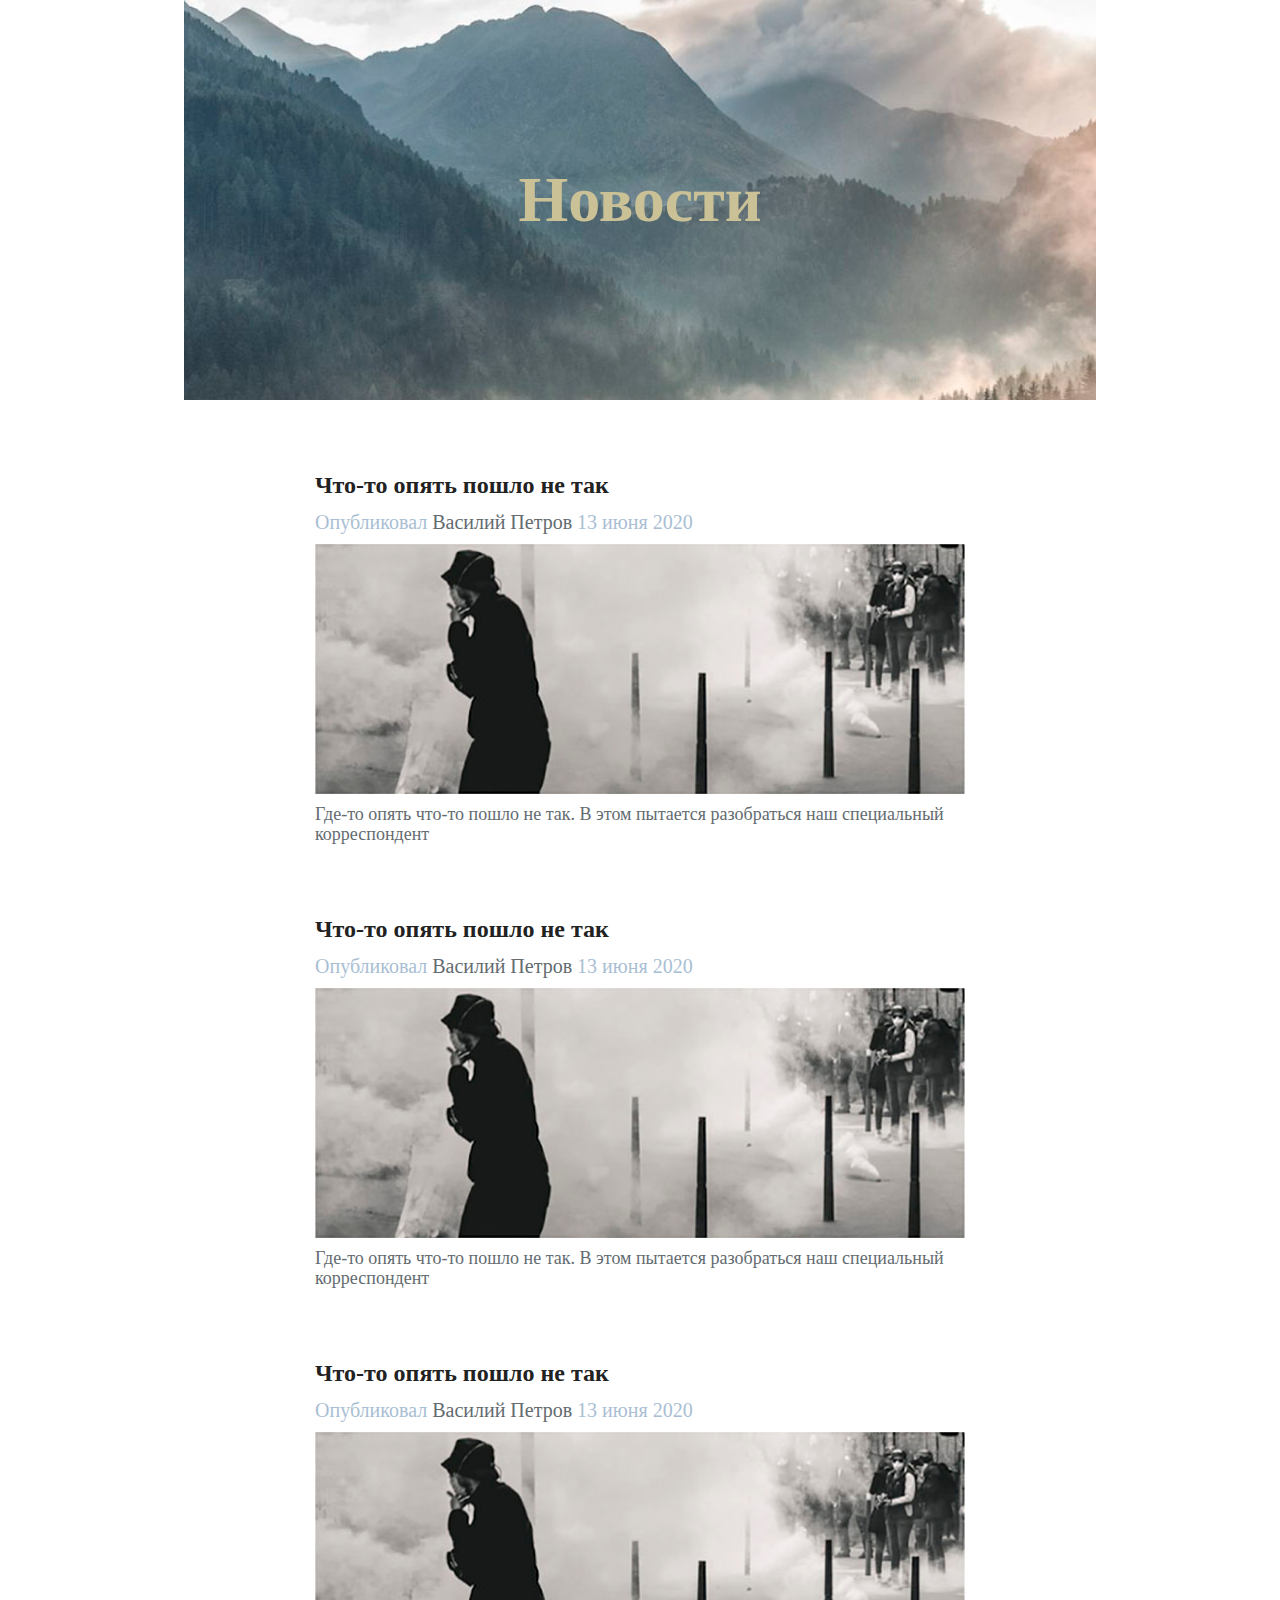
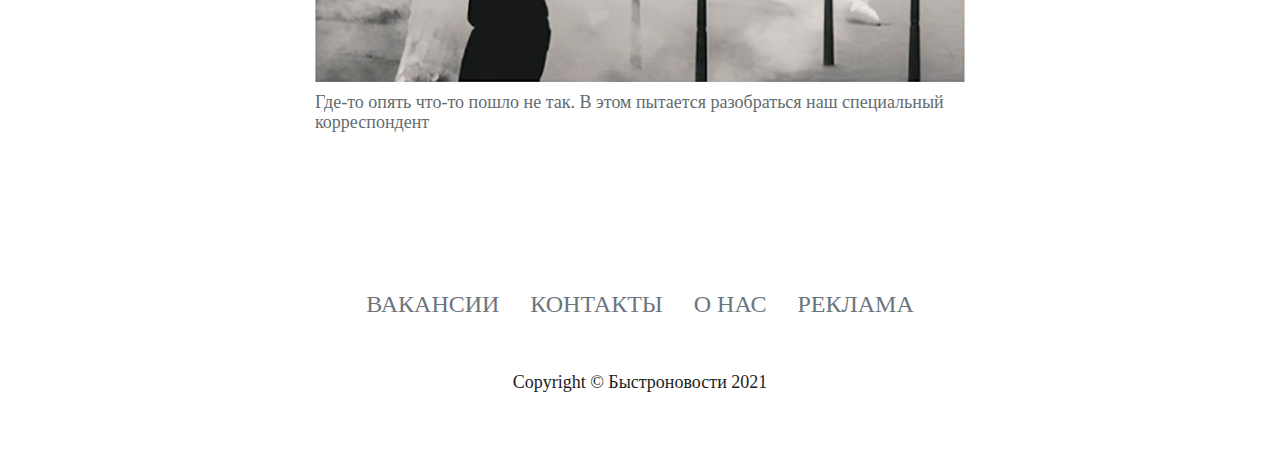
==== index.html @ 99512f59 "Верстка учебного проекта" ====
<!DOCTYPE html>
<html lang="zxx">
  <head>
    <meta charset="UTF-8" />
    <meta http-equiv="X-UA-Compatible" content="IE=edge" />
    <meta name="viewport" content="width=device-width, initial-scale=1.0" />
    <title>Домашнее задание 6.11 курса SKILLFACTORY - Список новостей</title>
    <link rel="stylesheet" href="./css/style.css" />
  </head>
  <body>
    <div class="content">
      <header class="header container">
        <h1 class="header__heading">новости</h1>
      </header>
      <section class="news container">
        <h2 class="visually-hidden">Список новостей</h1>
          <div class="news__card">
            <a href="#" class="news__card-link"><h3 class="news__card-title"></a>
              Что-то опять пошло не так
            </h3>
            <h4 class="news__card-author">
              Опубликовал <span class="news__card-name">Василий Петров</span> <span class="news__card-date">13 июня 2020</span>
            </h4>
            <img src="img/something.jpg" width="650"  height="250" alt="Что-то опять пошло не так" class="news__card-image"> 
            <p class="news__text">Где-то опять что-то пошло не так. В этом пытается разобраться наш специальный корреспондент</p>           
          </div>
          <div class="news__card">
            <h3 class="news__card-title">
              Что-то опять пошло не так
            </h3>
            <h4 class="news__card-author">
              Опубликовал <span class="news__card-name">Василий Петров</span> <span class="news__card-date">13 июня 2020</span>
            </h4>
            <img src="img/something.jpg" width="650" height="250" alt="Что-то опять пошло не так" class="news__card-image">
            <p class="news__text">Где-то опять что-то пошло не так. В этом пытается разобраться наш специальный корреспондент</p>
          </div>
          <div class="news__card">
            <h3 class="news__card-title">
              Что-то опять пошло не так
            </h3>
            <h4 class="news__card-author">
              Опубликовал <span class="news__card-name">Василий Петров</span> <span class="news__card-date">13 июня 2020</span>
            </h4>
            <img src="img/something.jpg" width="650" height="250" alt="Что-то опять пошло не так" class="news__card-image">
            <p class="news__text">Где-то опять что-то пошло не так. В этом пытается разобраться наш специальный корреспондент</p>
          </div>

        </section>
      <footer class="footer container">
        <ul class="footer__menu">
          <li class="footer__menu-item"><a href="#" class="footer__menu-link">вакансии</a></li>
          <li class="footer__menu-item"><a href="#" class="footer__menu-link">контакты</a></li>
          <li class="footer__menu-item"><a href="#" class="footer__menu-link">о нас</a></li>
          <li class="footer__menu-item"><a href="#" class="footer__menu-link">реклама</a></li>
        </ul>
        <p class="footer__copyright">Copyright &COPY; Быстроновости 2021</p>
      </footer>
    </div>
  </body>
</html>
---- css/style.css ----
/* http://meyerweb.com/eric/tools/css/reset/
   v2.0-modified | 20110126
   License: none (public domain)
*/
html,
body,
div,
span,
applet,
object,
iframe,
h1,
h2,
h3,
h4,
h5,
h6,
p,
blockquote,
pre,
a,
abbr,
acronym,
address,
big,
cite,
code,
del,
dfn,
em,
img,
ins,
kbd,
q,
s,
samp,
small,
strike,
strong,
sub,
sup,
tt,
var,
b,
u,
i,
center,
dl,
dt,
dd,
ol,
ul,
li,
fieldset,
form,
label,
legend,
table,
caption,
tbody,
tfoot,
thead,
tr,
th,
td,
article,
aside,
canvas,
details,
embed,
figure,
figcaption,
footer,
header,
hgroup,
menu,
nav,
output,
ruby,
section,
summary,
time,
mark,
audio,
video {
  margin: 0;
  padding: 0;
  border: 0;
  font-size: 100%;
  font: inherit;
  vertical-align: baseline;
}

/* make sure to set some focus styles for accessibility */
:focus {
  outline: 0;
}

/* HTML5 display-role reset for older browsers */
article,
aside,
details,
figcaption,
figure,
footer,
header,
hgroup,
menu,
nav,
section {
  display: block;
}

body {
  line-height: 1;
}

ol,
ul {
  list-style: none;
}

blockquote,
q {
  quotes: none;
}

blockquote:before,
blockquote:after,
q:before,
q:after {
  content: "";
  content: none;
}

table {
  border-collapse: collapse;
  border-spacing: 0;
}

input[type="search"]::-webkit-search-cancel-button,
input[type="search"]::-webkit-search-decoration,
input[type="search"]::-webkit-search-results-button,
input[type="search"]::-webkit-search-results-decoration {
  -webkit-appearance: none;
  -moz-appearance: none;
}

input[type="search"] {
  -webkit-appearance: none;
  -moz-appearance: none;
  -webkit-box-sizing: content-box;
  box-sizing: content-box;
}

textarea {
  overflow: auto;
  vertical-align: top;
  resize: vertical;
}

/**
 * Correct `inline-block` display not defined in IE 6/7/8/9 and Firefox 3.
 */
audio,
canvas,
video {
  display: inline-block;
  *display: inline;
  *zoom: 1;
  max-width: 100%;
}

/**
 * Prevent modern browsers from displaying `audio` without controls.
 * Remove excess height in iOS 5 devices.
 */
audio:not([controls]) {
  display: none;
  height: 0;
}

/**
 * Address styling not present in IE 7/8/9, Firefox 3, and Safari 4.
 * Known issue: no IE 6 support.
 */
[hidden] {
  display: none;
}

/**
 * 1. Correct text resizing oddly in IE 6/7 when body `font-size` is set using
 *    `em` units.
 * 2. Prevent iOS text size adjust after orientation change, without disabling
 *    user zoom.
 */
html {
  font-size: 100%;
  /* 1 */
  -webkit-text-size-adjust: 100%;
  /* 2 */
  -ms-text-size-adjust: 100%;
  /* 2 */
}

/**
 * Address `outline` inconsistency between Chrome and other browsers.
 */
a:focus {
  outline: thin dotted;
}

/**
 * Improve readability when focused and also mouse hovered in all browsers.
 */
a:active,
a:hover {
  outline: 0;
}

/**
 * 1. Remove border when inside `a` element in IE 6/7/8/9 and Firefox 3.
 * 2. Improve image quality when scaled in IE 7.
 */
img {
  border: 0;
  /* 1 */
  -ms-interpolation-mode: bicubic;
  /* 2 */
}

/**
 * Address margin not present in IE 6/7/8/9, Safari 5, and Opera 11.
 */
figure {
  margin: 0;
}

/**
 * Correct margin displayed oddly in IE 6/7.
 */
form {
  margin: 0;
}

/**
 * Define consistent border, margin, and padding.
 */
fieldset {
  border: 1px solid #c0c0c0;
  margin: 0 2px;
  padding: 0.35em 0.625em 0.75em;
}

/**
 * 1. Correct color not being inherited in IE 6/7/8/9.
 * 2. Correct text not wrapping in Firefox 3.
 * 3. Correct alignment displayed oddly in IE 6/7.
 */
legend {
  border: 0;
  /* 1 */
  padding: 0;
  white-space: normal;
  /* 2 */
  *margin-left: -7px;
  /* 3 */
}

/**
 * 1. Correct font size not being inherited in all browsers.
 * 2. Address margins set differently in IE 6/7, Firefox 3+, Safari 5,
 *    and Chrome.
 * 3. Improve appearance and consistency in all browsers.
 */
button,
input,
select,
textarea {
  font-size: 100%;
  /* 1 */
  margin: 0;
  /* 2 */
  vertical-align: baseline;
  /* 3 */
  *vertical-align: middle;
  /* 3 */
}

/**
 * Address Firefox 3+ setting `line-height` on `input` using `!important` in
 * the UA stylesheet.
 */
button,
input {
  line-height: normal;
}

/**
 * Address inconsistent `text-transform` inheritance for `button` and `select`.
 * All other form control elements do not inherit `text-transform` values.
 * Correct `button` style inheritance in Chrome, Safari 5+, and IE 6+.
 * Correct `select` style inheritance in Firefox 4+ and Opera.
 */
button,
select {
  text-transform: none;
}

/**
 * 1. Avoid the WebKit bug in Android 4.0.* where (2) destroys native `audio`
 *    and `video` controls.
 * 2. Correct inability to style clickable `input` types in iOS.
 * 3. Improve usability and consistency of cursor style between image-type
 *    `input` and others.
 * 4. Remove inner spacing in IE 7 without affecting normal text inputs.
 *    Known issue: inner spacing remains in IE 6.
 */
button,
html input[type="button"],
input[type="reset"],
input[type="submit"] {
  -webkit-appearance: button;
  /* 2 */
  cursor: pointer;
  /* 3 */
  *overflow: visible;
  /* 4 */
}

/**
 * Re-set default cursor for disabled elements.
 */
button[disabled],
html input[disabled] {
  cursor: default;
}

/**
 * 1. Address box sizing set to content-box in IE 8/9.
 * 2. Remove excess padding in IE 8/9.
 * 3. Remove excess padding in IE 7.
 *    Known issue: excess padding remains in IE 6.
 */
input[type="checkbox"],
input[type="radio"] {
  -webkit-box-sizing: border-box;
          box-sizing: border-box;
  /* 1 */
  padding: 0;
  /* 2 */
  *height: 13px;
  /* 3 */
  *width: 13px;
  /* 3 */
}

/**
 * 1. Address `appearance` set to `searchfield` in Safari 5 and Chrome.
 * 2. Address `box-sizing` set to `border-box` in Safari 5 and Chrome
 *    (include `-moz` to future-proof).
 */
input[type="search"] {
  -webkit-appearance: textfield;
  /* 1 */
  -webkit-box-sizing: content-box;
  /* 2 */
  box-sizing: content-box;
}

/**
 * Remove inner padding and search cancel button in Safari 5 and Chrome
 * on OS X.
 */
input[type="search"]::-webkit-search-cancel-button,
input[type="search"]::-webkit-search-decoration {
  -webkit-appearance: none;
}

/**
 * Remove inner padding and border in Firefox 3+.
 */
button::-moz-focus-inner,
input::-moz-focus-inner {
  border: 0;
  padding: 0;
}

/**
 * 1. Remove default vertical scrollbar in IE 6/7/8/9.
 * 2. Improve readability and alignment in all browsers.
 */
textarea {
  overflow: auto;
  /* 1 */
  vertical-align: top;
  /* 2 */
}

/**
 * Remove most spacing between table cells.
 */
table {
  border-collapse: collapse;
  border-spacing: 0;
}

html,
button,
input,
select,
textarea {
  color: #222;
}

::-moz-selection {
  background: #b3d4fc;
  text-shadow: none;
}

::selection {
  background: #b3d4fc;
  text-shadow: none;
}

img {
  vertical-align: middle;
}

fieldset {
  border: 0;
  margin: 0;
  padding: 0;
}

textarea {
  resize: vertical;
}

.chromeframe {
  margin: 0.2em 0;
  background: #ccc;
  color: #000;
  padding: 0.2em 0;
}

body {
  font-family: "Times New Roman", Times, serif;
  font-style: normal;
  font-weight: 300;
  font-size: 14px;
  line-height: 17px;
}

.content {
  display: -webkit-box;
  display: -ms-flexbox;
  display: flex;
  -webkit-box-orient: vertical;
  -webkit-box-direction: normal;
      -ms-flex-direction: column;
          flex-direction: column;
  min-height: 100vh;
}

.visually-hidden {
  position: absolute;
  width: 1px;
  height: 1px;
  margin: -1px;
  border: 0;
  padding: 0;
  -webkit-clip-path: inset(100%);
          clip-path: inset(100%);
  clip: rect(0 0 0 0);
  overflow: hidden;
}

.container {
  width: 71.3%;
  margin: 0 auto;
}

a:visited {
  color: unset;
}

.header {
  min-height: 400px;
  background-image: url("../img/mistyforest.jpg");
  background-repeat: no-repeat;
  background-position: center;
  background-size: cover;
  display: -webkit-box;
  display: -ms-flexbox;
  display: flex;
  -webkit-box-align: center;
      -ms-flex-align: center;
          align-items: center;
  -webkit-box-pack: center;
      -ms-flex-pack: center;
          justify-content: center;
}

.header__heading {
  color: #cac196;
  font-size: 4rem;
  line-height: 4rem;
  font-weight: 700;
  font-style: normal;
  text-transform: capitalize;
}

.news {
  -webkit-box-flex: 1;
      -ms-flex: 1 0 auto;
          flex: 1 0 auto;
  padding: 70px 0;
  display: -webkit-box;
  display: -ms-flexbox;
  display: flex;
  -webkit-box-orient: vertical;
  -webkit-box-direction: normal;
      -ms-flex-direction: column;
          flex-direction: column;
  -webkit-box-align: center;
      -ms-flex-align: center;
          align-items: center;
}

.news__card {
  width: auto;
}

.news__card-title {
  font-size: 24px;
  line-height: 30px;
  font-weight: 700;
  font-style: normal;
}

.news__card-author {
  color: #a9bed3;
  font-size: 20px;
  line-height: 24px;
  font-weight: 300;
  font-style: normal;
  margin: 10px 0;
}

.news__card-name {
  color: #636b6f;
}

.news__card-date {
  color: #a9bed3;
}

.news__text {
  margin: 10px 0 70px 0;
  font-size: 18px;
  line-height: 20px;
  font-weight: 300;
  font-style: normal;
  max-width: 650px;
  color: #636b6f;
}

.footer {
  -webkit-box-flex: 0;
      -ms-flex: 0 0 auto;
          flex: 0 0 auto;
  padding: 20px 0 60px 0;
  min-height: 100px;
  display: -webkit-box;
  display: -ms-flexbox;
  display: flex;
  -webkit-box-orient: vertical;
  -webkit-box-direction: normal;
      -ms-flex-direction: column;
          flex-direction: column;
  -webkit-box-align: center;
      -ms-flex-align: center;
          align-items: center;
  -webkit-box-pack: justify;
      -ms-flex-pack: justify;
          justify-content: space-between;
}

.footer__menu {
  display: -webkit-box;
  display: -ms-flexbox;
  display: flex;
  -webkit-box-orient: horizontal;
  -webkit-box-direction: normal;
      -ms-flex-direction: row;
          flex-direction: row;
  -webkit-box-pack: justify;
      -ms-flex-pack: justify;
          justify-content: space-between;
  -webkit-box-align: center;
      -ms-flex-align: center;
          align-items: center;
  list-style: none;
  width: 60%;
}

.footer__menu-item {
  text-transform: uppercase;
  font-size: 24px;
  line-height: 24px;
  font-weight: 300;
  font-style: normal;
}

.footer__menu-link {
  text-decoration: none;
  color: #6c757d;
}

.footer__menu-link:hover {
  color: #a9bed3;
}

.footer__copyright {
  font-size: 18px;
  line-height: 20px;
  font-weight: 300;
  font-style: normal;
}
/*# sourceMappingURL=style.css.map */
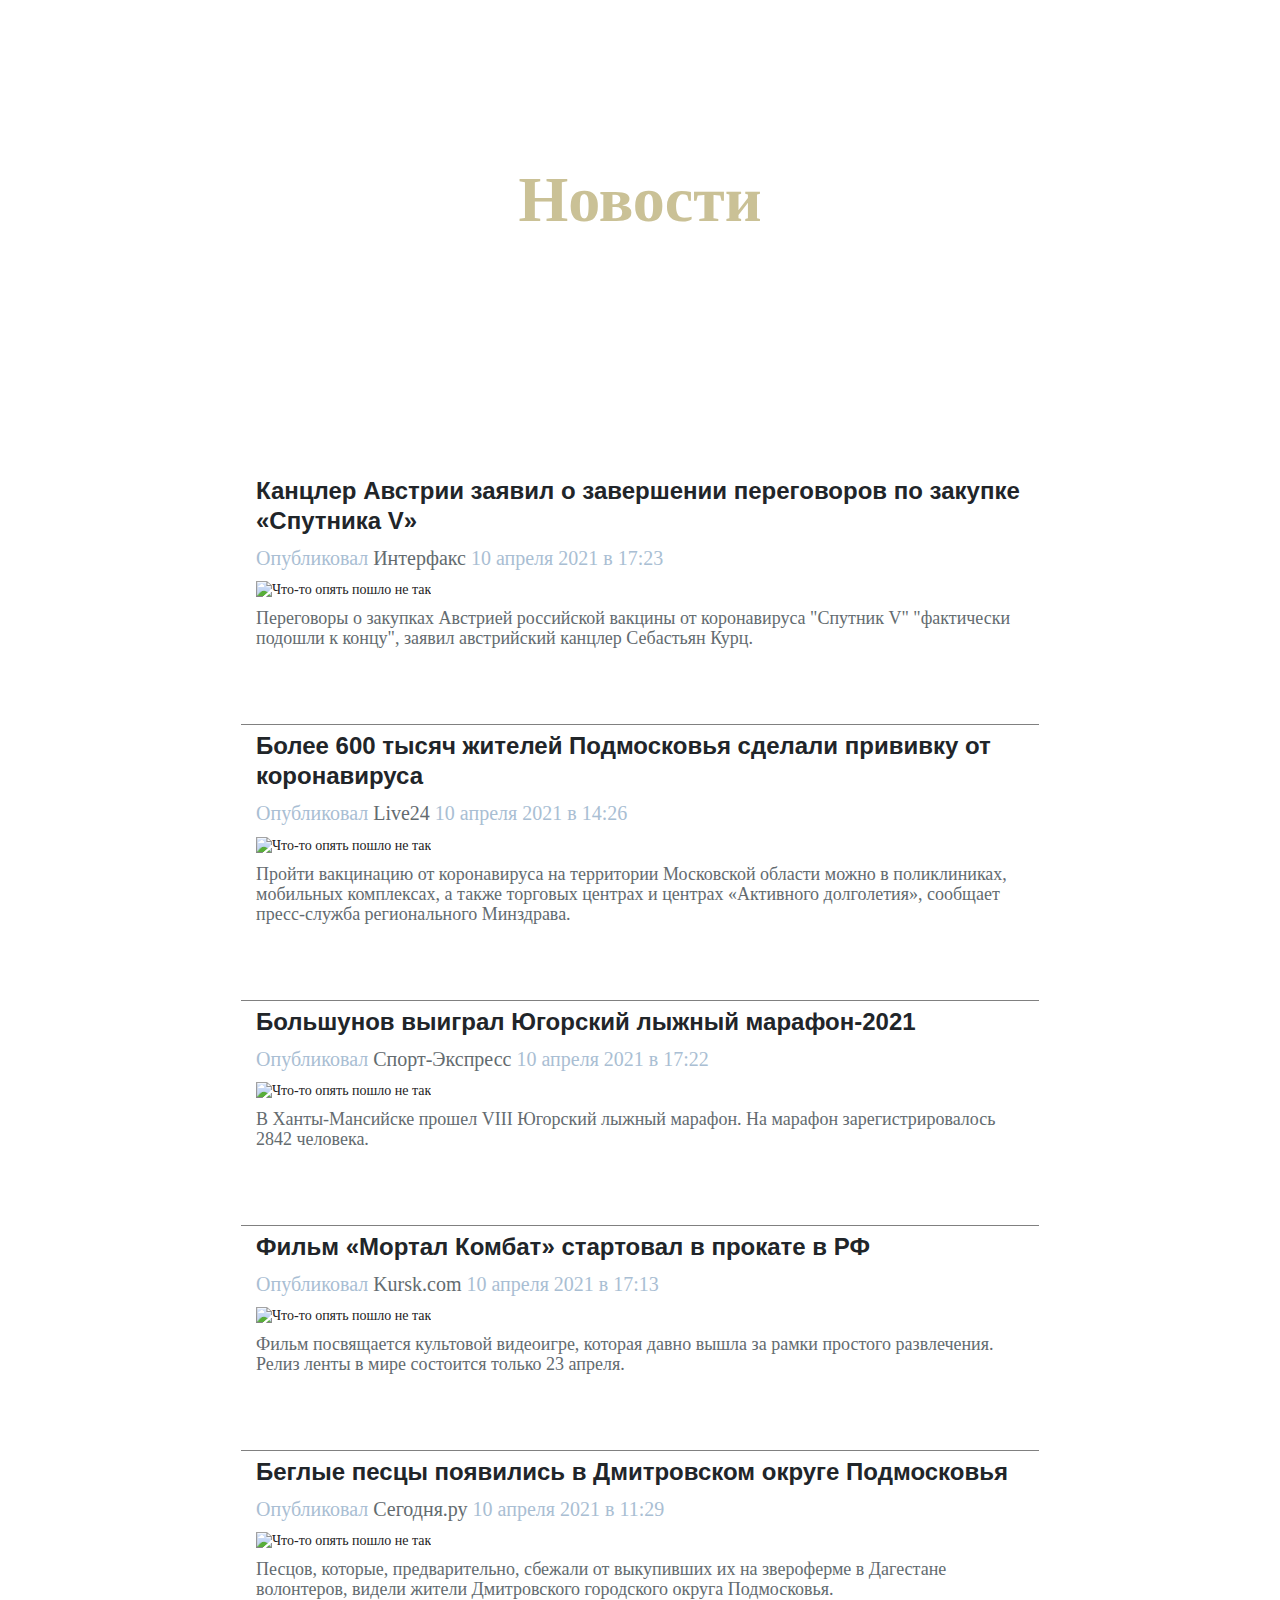
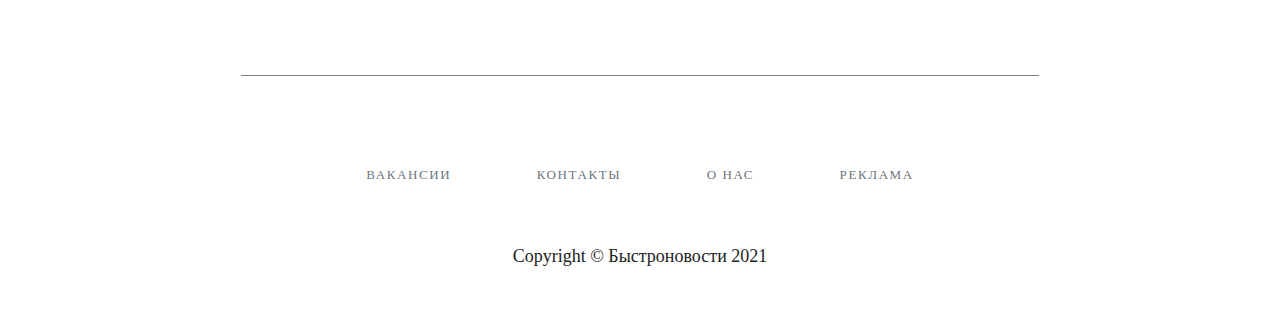
==== commit fa88eb18: "Практическое задание 6.11" ====
--- a/index.html
+++ b/index.html
@@ -15,34 +15,57 @@
       <section class="news container">
         <h2 class="visually-hidden">Список новостей</h1>
           <div class="news__card">
-            <a href="#" class="news__card-link"><h3 class="news__card-title"></a>
-              Что-то опять пошло не так
-            </h3>
+            <a href="#" class="news__card-link"><h3 class="news__card-title">
+              Канцлер Австрии заявил о завершении переговоров по закупке «Спутника V»
+            </h3></a>
             <h4 class="news__card-author">
-              Опубликовал <span class="news__card-name">Василий Петров</span> <span class="news__card-date">13 июня 2020</span>
+              Опубликовал <span class="news__card-name">Интерфакс</span> <span class="news__card-date">10 апреля 2021 в 17:23</span>
             </h4>
-            <img src="img/something.jpg" width="650"  height="250" alt="Что-то опять пошло не так" class="news__card-image"> 
-            <p class="news__text">Где-то опять что-то пошло не так. В этом пытается разобраться наш специальный корреспондент</p>           
+            <img src="img/annie-spratt-8_WZU5xKFKk-unsplash.jpg" alt="Что-то опять пошло не так" class="news__card-image"> 
+            <p class="news__text">Переговоры о закупках Австрией российской вакцины от коронавируса "Спутник V" "фактически подошли к концу", заявил австрийский канцлер Себастьян Курц.</p>           
           </div>
           <div class="news__card">
-            <h3 class="news__card-title">
-              Что-то опять пошло не так
-            </h3>
+            <a href="#" class="news__card-link"><h3 class="news__card-title">
+              Более 600 тысяч жителей Подмосковья сделали прививку от коронавируса
+            </h3></a>
             <h4 class="news__card-author">
-              Опубликовал <span class="news__card-name">Василий Петров</span> <span class="news__card-date">13 июня 2020</span>
+              Опубликовал <span class="news__card-name">Live24</span> <span class="news__card-date">10 апреля 2021 в 14:26</span>
             </h4>
-            <img src="img/something.jpg" width="650" height="250" alt="Что-то опять пошло не так" class="news__card-image">
-            <p class="news__text">Где-то опять что-то пошло не так. В этом пытается разобраться наш специальный корреспондент</p>
+            <img src="img/scott-goodwill-CtRE4_4L7b8-unsplash.jpg" alt="Что-то опять пошло не так" class="news__card-image"> 
+            <p class="news__text">Пройти вакцинацию от коронавируса на территории Московской области можно в поликлиниках, мобильных комплексах, а также торговых центрах и центрах «Активного долголетия», сообщает пресс-служба регионального Минздрава.</p>           
           </div>
+
           <div class="news__card">
-            <h3 class="news__card-title">
-              Что-то опять пошло не так
-            </h3>
+            <a href="#" class="news__card-link"><h3 class="news__card-title">
+              Большунов выиграл Югорский лыжный марафон-2021
+            </h3></a>
             <h4 class="news__card-author">
-              Опубликовал <span class="news__card-name">Василий Петров</span> <span class="news__card-date">13 июня 2020</span>
+              Опубликовал <span class="news__card-name">Спорт-Экспресс</span> <span class="news__card-date">10 апреля 2021 в 17:22</span>
             </h4>
-            <img src="img/something.jpg" width="650" height="250" alt="Что-то опять пошло не так" class="news__card-image">
-            <p class="news__text">Где-то опять что-то пошло не так. В этом пытается разобраться наш специальный корреспондент</p>
+            <img src="img/chris-knight--ucnC7PMDqE-unsplash.jpg" alt="Что-то опять пошло не так" class="news__card-image"> 
+            <p class="news__text">В Ханты-Мансийске прошел VIII Югорский лыжный марафон. На марафон зарегистрировалось 2842 человека.</p>           
+          </div>
+
+          <div class="news__card">
+            <a href="#" class="news__card-link"><h3 class="news__card-title">
+              Фильм «Мортал Комбат» стартовал в прокате в РФ
+            </h3></a>
+            <h4 class="news__card-author">
+              Опубликовал <span class="news__card-name">Kursk.com</span> <span class="news__card-date">10 апреля 2021 в 17:13</span>
+            </h4>
+            <img src="img/copernico-PXilGoBofu8-unsplash.jpg" alt="Что-то опять пошло не так" class="news__card-image"> 
+            <p class="news__text">Фильм посвящается культовой видеоигре, которая давно вышла за рамки простого развлечения. Релиз ленты в мире состоится только 23 апреля.</p>           
+          </div>
+
+          <div class="news__card">
+            <a href="#" class="news__card-link"><h3 class="news__card-title">
+              Беглые песцы появились в Дмитровском округе Подмосковья
+            </h3></a>
+            <h4 class="news__card-author">
+              Опубликовал <span class="news__card-name">Сегодня.ру</span> <span class="news__card-date">10 апреля 2021 в 11:29</span>
+            </h4>
+            <img src="img/nikolay-tarashchenko-ep6Afz45gH0-unsplash.jpg" alt="Что-то опять пошло не так" class="news__card-image"> 
+            <p class="news__text">Песцов, которые, предварительно, сбежали от выкупивших их на звероферме в Дагестане волонтеров, видели жители Дмитровского городского округа Подмосковья.</p>           
           </div>
 
         </section>
--- a/css/style.css
+++ b/css/style.css
@@ -487,9 +487,9 @@
 
 .header {
   min-height: 400px;
-  background-image: url("../img/mistyforest.jpg");
+  background-image: url("../img/tofino.jpg");
   background-repeat: no-repeat;
-  background-position: center;
+  background-position: bottom;
   background-size: cover;
   display: -webkit-box;
   display: -ms-flexbox;
@@ -529,14 +529,26 @@
 }
 
 .news__card {
-  width: auto;
+  width: 768px;
+  padding: 6px 15px;
+  border-bottom: 1px solid gray;
 }
 
 .news__card-title {
+  font-family: "Segoe UI", Tahoma, Geneva, Verdana, sans-serif;
   font-size: 24px;
   line-height: 30px;
   font-weight: 700;
   font-style: normal;
+}
+
+.news__card-link {
+  color: #212529;
+  text-decoration: none;
+}
+
+.news__card-link:hover {
+  color: #0085a1;
 }
 
 .news__card-author {
@@ -556,13 +568,19 @@
   color: #a9bed3;
 }
 
+.news__card-image {
+  width: 100%;
+  height: 300px;
+  -o-object-fit: cover;
+     object-fit: cover;
+}
+
 .news__text {
   margin: 10px 0 70px 0;
   font-size: 18px;
   line-height: 20px;
   font-weight: 300;
   font-style: normal;
-  max-width: 650px;
   color: #636b6f;
 }
 
@@ -607,10 +625,11 @@
 
 .footer__menu-item {
   text-transform: uppercase;
-  font-size: 24px;
-  line-height: 24px;
+  font-size: 13px;
+  line-height: 17px;
   font-weight: 300;
   font-style: normal;
+  letter-spacing: 0.1rem;
 }
 
 .footer__menu-link {
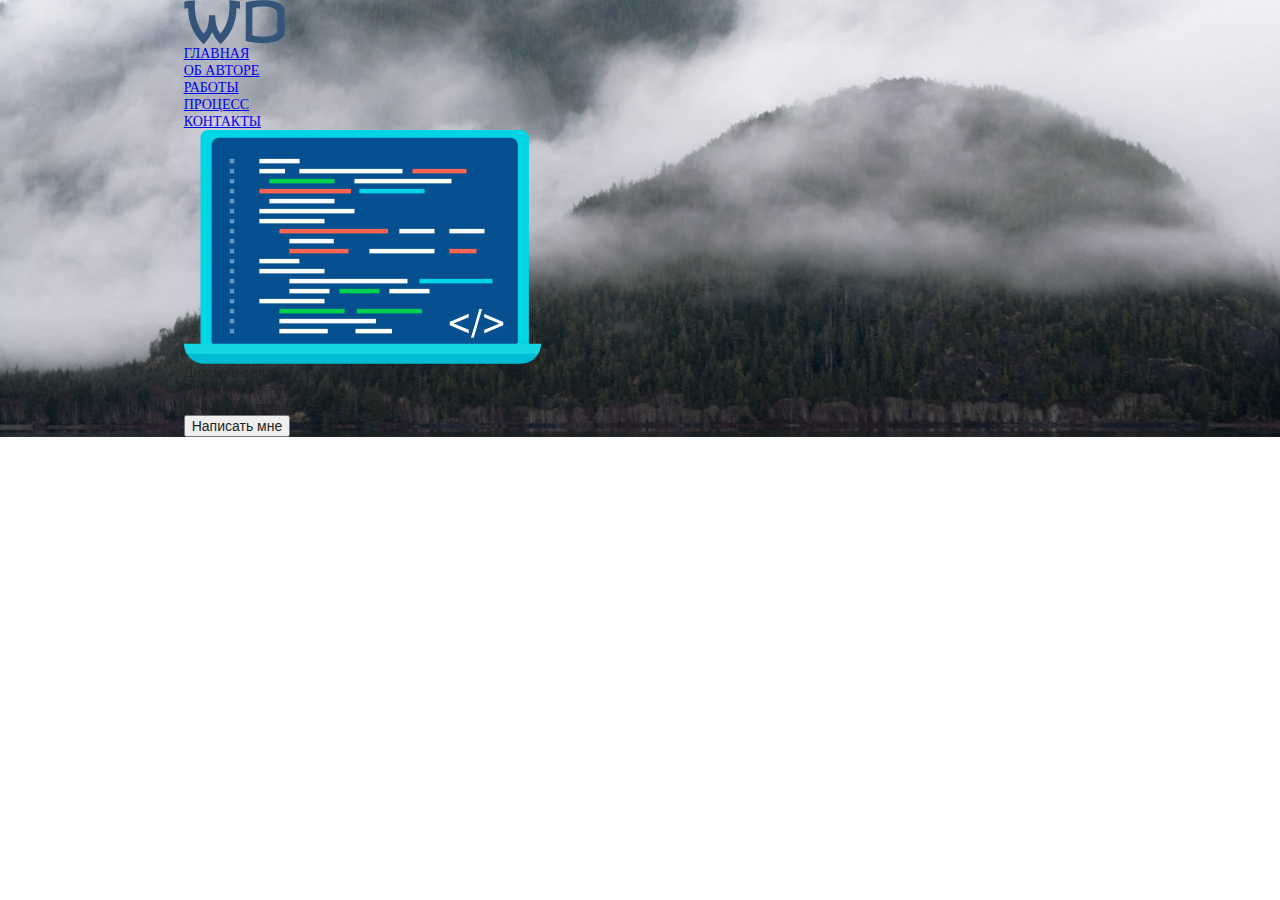
==== commit 7abbac6b: "Практическая работа 7.12" ====
--- a/index.html
+++ b/index.html
@@ -1,83 +1,49 @@
 <!DOCTYPE html>
-<html lang="zxx">
-  <head>
-    <meta charset="UTF-8" />
-    <meta http-equiv="X-UA-Compatible" content="IE=edge" />
-    <meta name="viewport" content="width=device-width, initial-scale=1.0" />
-    <title>Домашнее задание 6.11 курса SKILLFACTORY - Список новостей</title>
-    <link rel="stylesheet" href="./css/style.css" />
-  </head>
-  <body>
+<html lang="en">
+<head>
+    <meta charset="UTF-8">
+    <meta http-equiv="X-UA-Compatible" content="IE=edge">
+    <meta name="viewport" content="width=device-width, initial-scale=1.0">
+    <link href="https://cdn.jsdelivr.net/npm/bootstrap@5.0.0-beta3/dist/css/bootstrap.min.css" rel="stylesheet" integrity="sha384-eOJMYsd53ii+scO/bJGFsiCZc+5NDVN2yr8+0RDqr0Ql0h+rP48ckxlpbzKgwra6" crossorigin="anonymous">
+    <link rel="stylesheet" href="css/style.css">
+    <title>Дизайн и вёрстка</title>
+</head>
+<body>
     <div class="content">
-      <header class="header container">
-        <h1 class="header__heading">новости</h1>
-      </header>
-      <section class="news container">
-        <h2 class="visually-hidden">Список новостей</h1>
-          <div class="news__card">
-            <a href="#" class="news__card-link"><h3 class="news__card-title">
-              Канцлер Австрии заявил о завершении переговоров по закупке «Спутника V»
-            </h3></a>
-            <h4 class="news__card-author">
-              Опубликовал <span class="news__card-name">Интерфакс</span> <span class="news__card-date">10 апреля 2021 в 17:23</span>
-            </h4>
-            <img src="img/annie-spratt-8_WZU5xKFKk-unsplash.jpg" alt="Что-то опять пошло не так" class="news__card-image"> 
-            <p class="news__text">Переговоры о закупках Австрией российской вакцины от коронавируса "Спутник V" "фактически подошли к концу", заявил австрийский канцлер Себастьян Курц.</p>           
-          </div>
-          <div class="news__card">
-            <a href="#" class="news__card-link"><h3 class="news__card-title">
-              Более 600 тысяч жителей Подмосковья сделали прививку от коронавируса
-            </h3></a>
-            <h4 class="news__card-author">
-              Опубликовал <span class="news__card-name">Live24</span> <span class="news__card-date">10 апреля 2021 в 14:26</span>
-            </h4>
-            <img src="img/scott-goodwill-CtRE4_4L7b8-unsplash.jpg" alt="Что-то опять пошло не так" class="news__card-image"> 
-            <p class="news__text">Пройти вакцинацию от коронавируса на территории Московской области можно в поликлиниках, мобильных комплексах, а также торговых центрах и центрах «Активного долголетия», сообщает пресс-служба регионального Минздрава.</p>           
-          </div>
 
-          <div class="news__card">
-            <a href="#" class="news__card-link"><h3 class="news__card-title">
-              Большунов выиграл Югорский лыжный марафон-2021
-            </h3></a>
-            <h4 class="news__card-author">
-              Опубликовал <span class="news__card-name">Спорт-Экспресс</span> <span class="news__card-date">10 апреля 2021 в 17:22</span>
-            </h4>
-            <img src="img/chris-knight--ucnC7PMDqE-unsplash.jpg" alt="Что-то опять пошло не так" class="news__card-image"> 
-            <p class="news__text">В Ханты-Мансийске прошел VIII Югорский лыжный марафон. На марафон зарегистрировалось 2842 человека.</p>           
-          </div>
+    <header class="section header">
+        <div class="container">
+            <div class="row row_1">
+               <div class="col-12 header__menu">
+                <div class="col-lg-1 header__menu-logo"> <img src="img/wd.png" alt="Bootstrap"> </div>
+                    <div class="d-none d-sm-none d-md-none d-lg-block col-lg-7 offset-lg-5 header__menu-list">
+                        <ul class="nav_menu">
+                            <li class="header__menu-item menu__list"><a href="#" class="header__menu-link menu__link"> ГЛАВНАЯ</a></li>
+                            <li class="header__menu-item menu__list"><a href="#" class="header__menu-link menu__link"> ОБ АВТОРЕ</a></li>
+                            <li class="header__menu-item menu__list"><a href="#" class="header__menu-link menu__link"> РАБОТЫ</a></li>
+                            <li class="header__menu-item menu__list"><a href="#" class="header__menu-link menu__link"> ПРОЦЕСС</a></li>
+                            <li class="header__menu-item menu__list"><a href="#" class="header__menu-link menu__link"> КОНТАКТЫ</a></li>
+                        </ul>
+                    </div>
+                </div>  
+            </div>
+           <div class="row row_2">  
+                <div class="col-lg-12 header__text">
+                    <div class="col-lg-4 offset-lg-1 img"> <img src="img/pc.png" alt="Bootstrap"> </div> 
+                    <div class="col-lg-6 offset-lg-2 present">
+                        <h1>Дизайн и верстка</h1>
+                        <p>Lorem Ipsum - это текст-"рыба", часто используемый в печати и вэб-дизайне. 
+                            Lorem Ipsum является стандартной "рыбой" для текстов на латинице с начала XVI века.</p>
+                            <button class="button header__text-button">Написать мне</button>
+                    </div>
+                </div>    
+            </div> 
+        </div>
+    </header>
+    <footer>
 
-          <div class="news__card">
-            <a href="#" class="news__card-link"><h3 class="news__card-title">
-              Фильм «Мортал Комбат» стартовал в прокате в РФ
-            </h3></a>
-            <h4 class="news__card-author">
-              Опубликовал <span class="news__card-name">Kursk.com</span> <span class="news__card-date">10 апреля 2021 в 17:13</span>
-            </h4>
-            <img src="img/copernico-PXilGoBofu8-unsplash.jpg" alt="Что-то опять пошло не так" class="news__card-image"> 
-            <p class="news__text">Фильм посвящается культовой видеоигре, которая давно вышла за рамки простого развлечения. Релиз ленты в мире состоится только 23 апреля.</p>           
-          </div>
-
-          <div class="news__card">
-            <a href="#" class="news__card-link"><h3 class="news__card-title">
-              Беглые песцы появились в Дмитровском округе Подмосковья
-            </h3></a>
-            <h4 class="news__card-author">
-              Опубликовал <span class="news__card-name">Сегодня.ру</span> <span class="news__card-date">10 апреля 2021 в 11:29</span>
-            </h4>
-            <img src="img/nikolay-tarashchenko-ep6Afz45gH0-unsplash.jpg" alt="Что-то опять пошло не так" class="news__card-image"> 
-            <p class="news__text">Песцов, которые, предварительно, сбежали от выкупивших их на звероферме в Дагестане волонтеров, видели жители Дмитровского городского округа Подмосковья.</p>           
-          </div>
-
-        </section>
-      <footer class="footer container">
-        <ul class="footer__menu">
-          <li class="footer__menu-item"><a href="#" class="footer__menu-link">вакансии</a></li>
-          <li class="footer__menu-item"><a href="#" class="footer__menu-link">контакты</a></li>
-          <li class="footer__menu-item"><a href="#" class="footer__menu-link">о нас</a></li>
-          <li class="footer__menu-item"><a href="#" class="footer__menu-link">реклама</a></li>
-        </ul>
-        <p class="footer__copyright">Copyright &COPY; Быстроновости 2021</p>
-      </footer>
+    </footer>
     </div>
-  </body>
-</html>
+    <script src="https://cdn.jsdelivr.net/npm/bootstrap@5.0.0-beta3/dist/js/bootstrap.bundle.min.js" integrity="sha384-JEW9xMcG8R+pH31jmWH6WWP0WintQrMb4s7ZOdauHnUtxwoG2vI5DkLtS3qm9Ekf" crossorigin="anonymous"></script>    
+</body>
+</html>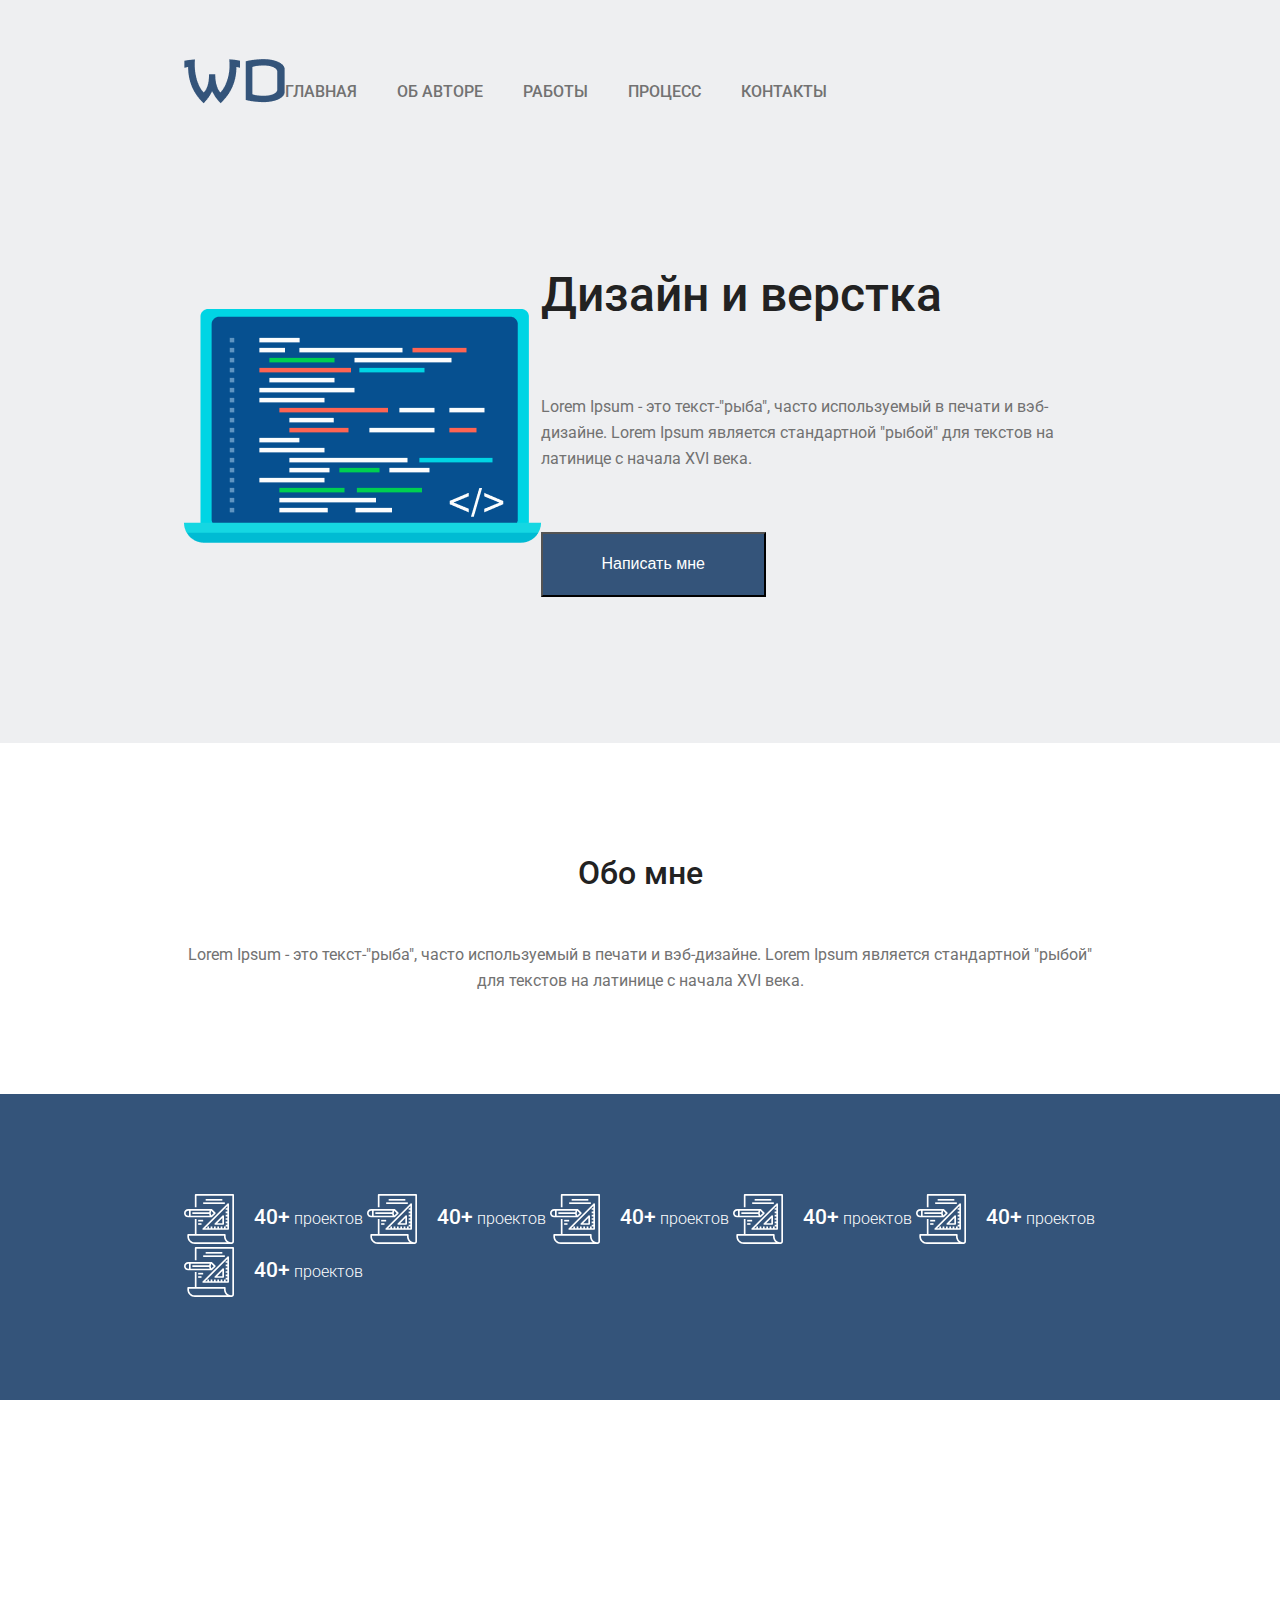
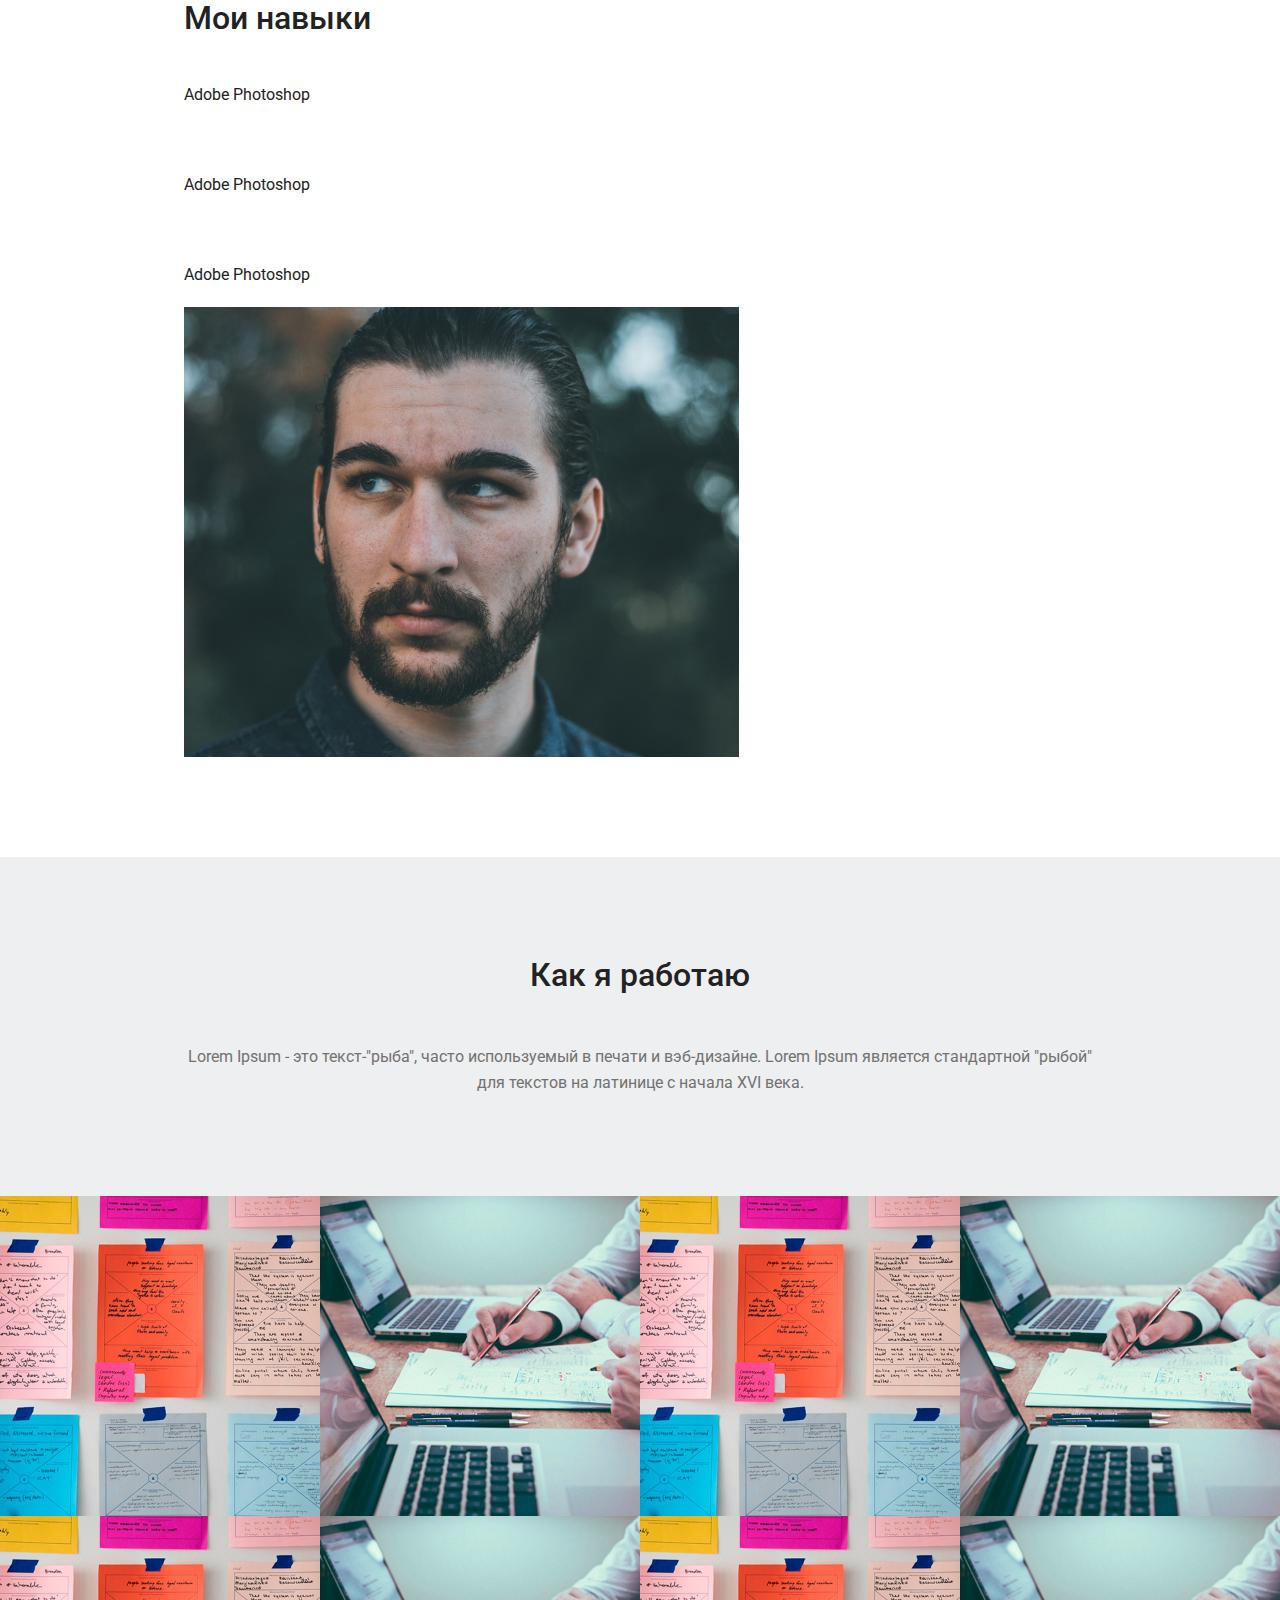
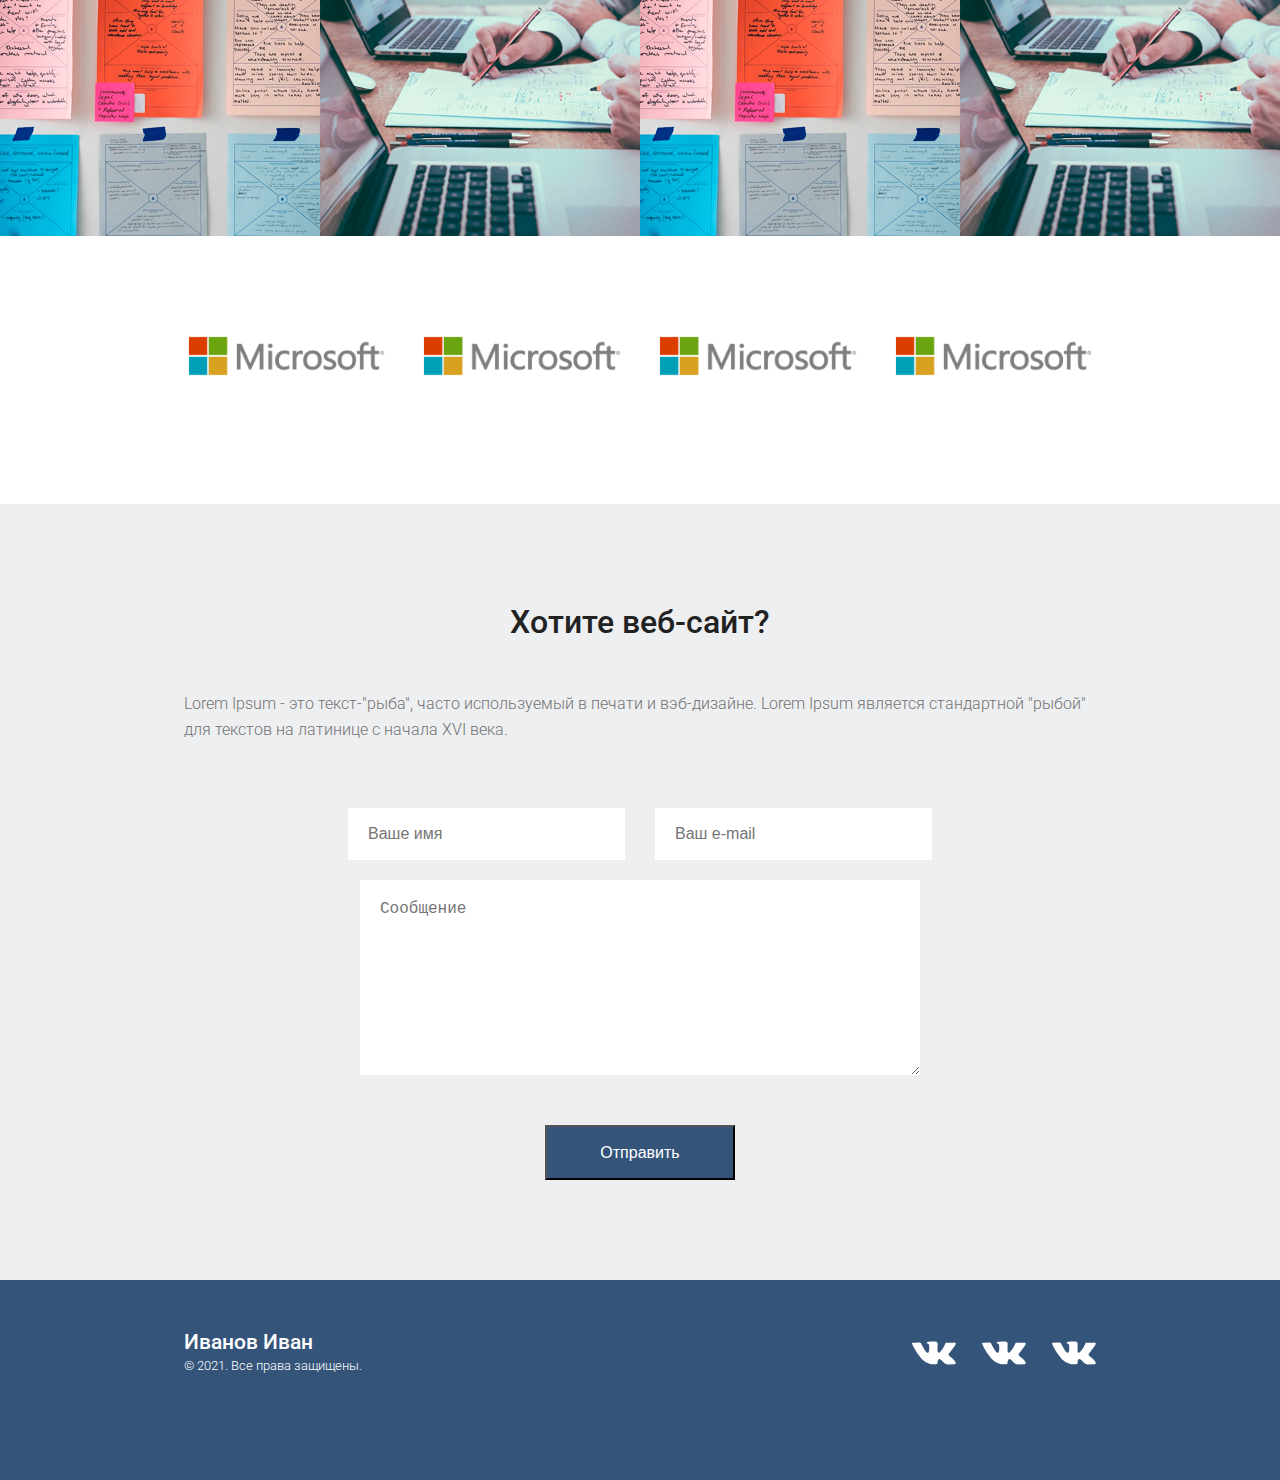
==== commit 53eaed0c: "Верстка учебного проекта" ====
--- a/index.html
+++ b/index.html
@@ -1,49 +1,371 @@
 <!DOCTYPE html>
 <html lang="en">
-<head>
-    <meta charset="UTF-8">
-    <meta http-equiv="X-UA-Compatible" content="IE=edge">
-    <meta name="viewport" content="width=device-width, initial-scale=1.0">
-    <link href="https://cdn.jsdelivr.net/npm/bootstrap@5.0.0-beta3/dist/css/bootstrap.min.css" rel="stylesheet" integrity="sha384-eOJMYsd53ii+scO/bJGFsiCZc+5NDVN2yr8+0RDqr0Ql0h+rP48ckxlpbzKgwra6" crossorigin="anonymous">
-    <link rel="stylesheet" href="css/style.css">
+  <head>
+    <meta charset="UTF-8" />
+    <meta http-equiv="X-UA-Compatible" content="IE=edge" />
+    <meta name="viewport" content="width=device-width, initial-scale=1.0" />
+    <link
+      href="https://cdn.jsdelivr.net/npm/bootstrap@5.0.0-beta3/dist/css/bootstrap.min.css"
+      rel="stylesheet"
+      integrity="sha384-eOJMYsd53ii+scO/bJGFsiCZc+5NDVN2yr8+0RDqr0Ql0h+rP48ckxlpbzKgwra6"
+      crossorigin="anonymous"
+    />
+    <link rel="stylesheet" href="css/style.css" />
     <title>Дизайн и вёрстка</title>
-</head>
-<body>
+  </head>
+  <body>
     <div class="content">
+      <header class="header">
+        <div class="container">
+          <div class="row">
+            <div class="col-12 header__menu">
+              <div class="col-xl-1 header__menu-logo">
+                <img src="img/wd.png" alt="Bootstrap" />
+              </div>
+              <div
+                class="d-none d-sm-none d-md-none d-lg-block col-xl-7 offset-xl-5 header__menu-list"
+              >
+                <ul class="nav_menu">
+                  <li class="header__menu-item menu__list">
+                    <a href="#" class="header__menu-link menu__link">
+                      ГЛАВНАЯ</a
+                    >
+                  </li>
+                  <li class="header__menu-item menu__list">
+                    <a href="#" class="header__menu-link menu__link">
+                      ОБ АВТОРЕ</a
+                    >
+                  </li>
+                  <li class="header__menu-item menu__list">
+                    <a href="#" class="header__menu-link menu__link"> РАБОТЫ</a>
+                  </li>
+                  <li class="header__menu-item menu__list">
+                    <a href="#" class="header__menu-link menu__link">
+                      ПРОЦЕСС</a
+                    >
+                  </li>
+                  <li class="header__menu-item menu__list">
+                    <a href="#" class="header__menu-link menu__link">
+                      КОНТАКТЫ</a
+                    >
+                  </li>
+                </ul>
+              </div>
+            </div>
+          </div>
+          <div class="row">
+            <div class="col-xl-12 header__text">
+              <div class="col-xl-4 offset-xl-1 img">
+                <img src="img/pc.png" alt="Bootstrap" />
+              </div>
+              <div class="col-xl-6 offset-xl-2 present">
+                <h1 class="header__text-heading">Дизайн и верстка</h1>
+                <p class="header__text-text">
+                  Lorem Ipsum - это текст-"рыба", часто используемый в печати и
+                  вэб-дизайне. Lorem Ipsum является стандартной "рыбой" для
+                  текстов на латинице с начала XVI века.
+                </p>
+                <button class="button header__text-button">Написать мне</button>
+              </div>
+            </div>
+          </div>
+        </div>
+      </header>
+      <section class="about">
+        <div class="container">
+          <div class="row">
+            <div class="col-xl-2 offset-xl-5 col-lg-4 offset-lg-4 present">
+              <h2 class="about__heading">Обо мне</h2>
+            </div>
+          </div>
+          <div class="row">
+            <div class="col-xl-6 offset-xl-3 col-lg-8 offset-lg-2">
+                <p class="about__text">Lorem Ipsum - это текст-"рыба", часто используемый в печати и
+                вэб-дизайне. Lorem Ipsum является стандартной "рыбой" для
+                текстов на латинице с начала XVI века.</p>
+                </div>
+          </div>
+        </div>
+      </section>
+      <section class="projects">
+        <div class="container">
+          <div class="row">
+            <div class="col-xl-2 projects__item">
+              <img src="img/project.svg" alt="My projects" />
+              <p class="projects__text">
+                <span class="projects__number">40+</span> проектов
+              </p>
+            </div>
+            <div class="col-xl-2 projects__item">
+              <img src="img/project.svg" alt="My projects" />
+              <p class="projects__text">
+                <span class="projects__number">40+</span> проектов
+              </p>
+            </div>
+            <div class="col-xl-2 projects__item">
+              <img src="img/project.svg" alt="My projects" />
+              <p class="projects__text">
+                <span class="projects__number">40+</span> проектов
+              </p>
+            </div>
+            <div class="col-xl-2 projects__item">
+              <img src="img/project.svg" alt="My projects" />
+              <p class="projects__text">
+                <span class="projects__number">40+</span> проектов
+              </p>
+            </div>
+            <div class="col-xl-2 projects__item">
+              <img src="img/project.svg" alt="My projects" />
+              <p class="projects__text">
+                <span class="projects__number">40+</span> проектов
+              </p>
+            </div>
+            <div class="col-xl-2 projects__item">
+              <img src="img/project.svg" alt="My projects" />
+              <p class="projects__text">
+                <span class="projects__number">40+</span> проектов
+              </p>
+            </div>
+          </div>
+        </div>
+      </section>
+      <section class="experience">
+        <div class="container">
+          <div class="row">
+            <div class="col-xl-5">
+              <h2 class="experience__heading">Мои навыки</h2>
+              <p class="experience__text">Adobe Photoshop</p>
+              <div class="progress" style="height: 4px">
+                <div
+                  class="progress-bar"
+                  role="progressbar"
+                  style="width: 75%"
+                  aria-valuenow="75"
+                  aria-valuemin="0"
+                  aria-valuemax="100"
+                ></div>
+              </div>
+              <p class="experience__text">Adobe Photoshop</p>
+              <div class="progress" style="height: 4px">
+                <div
+                  class="progress-bar"
+                  role="progressbar"
+                  style="width: 85%"
+                  aria-valuenow="85"
+                  aria-valuemin="0"
+                  aria-valuemax="100"
+                ></div>
+              </div>
+              <p class="experience__text">Adobe Photoshop</p>
+              <div class="progress" style="height: 4px">
+                <div
+                  class="progress-bar"
+                  role="progressbar"
+                  style="width: 55%"
+                  aria-valuenow="55"
+                  aria-valuemin="0"
+                  aria-valuemax="100"
+                ></div>
+              </div>
+            </div>
+            <div class="col-xl-6 offset-xl-1">
+              <img
+                class="experience__image"
+                src="img/photo.jpg"
+                alt="Me"
+              />
+            </div>
+          </div>
+        </div>
+      </section>
+      <section class="howiwork">
+        <div class="container">
+          <div class="row">
+            <div class="col-xl-4 offset-xl-4">
+              <h2 class="howiwork__heading">Как я работаю</h2>
+            </div>
+          </div>
+          <div class="row">
+            <div class="col-xl-6 offset-xl-3">
+              <p class="howiwork__text">
+                Lorem Ipsum - это текст-"рыба", часто используемый в печати и
+                вэб-дизайне. Lorem Ipsum является стандартной "рыбой" для
+                текстов на латинице с начала XVI века.
+              </p>
+            </div>
+          </div>
+          <div class="row">
+            <div class="col-12 howiwork__video">
+              <div
+                class="col-xl-12 offset-xl-1 embed-responsive embed-responsive-16by9"
+              >
+                <!-- <iframe width="100%" height="600px" class="embed-responsive-item" src="https://www.youtube.com/embed/sjgPfzsfMRI" title="YouTube video player"
+                            frameborder="0" allow="accelerometer; autoplay; clipboard-write; encrypted-media; gyroscope; picture-in-picture"
+                            allowfullscreen></iframe> -->
+              </div>
+            </div>
+          </div>
+        </div>
+      </section>
+      <section class="technologies">
+        <div class="technologies__wrapper">
+          <div class="technologies__image">
+            <img
+              class="technologies__image-image"
+              src="img/papers.jpg"
+              alt="Papers"
+            />
+            <div class="technologies__image-overlay">
+              <img
+                src="img/eye.svg"
+                alt="Eye"
+                class="technologies__image-eye"
+              />
+            </div>
+          </div>
 
-    <header class="section header">
-        <div class="container">
-            <div class="row row_1">
-               <div class="col-12 header__menu">
-                <div class="col-lg-1 header__menu-logo"> <img src="img/wd.png" alt="Bootstrap"> </div>
-                    <div class="d-none d-sm-none d-md-none d-lg-block col-lg-7 offset-lg-5 header__menu-list">
-                        <ul class="nav_menu">
-                            <li class="header__menu-item menu__list"><a href="#" class="header__menu-link menu__link"> ГЛАВНАЯ</a></li>
-                            <li class="header__menu-item menu__list"><a href="#" class="header__menu-link menu__link"> ОБ АВТОРЕ</a></li>
-                            <li class="header__menu-item menu__list"><a href="#" class="header__menu-link menu__link"> РАБОТЫ</a></li>
-                            <li class="header__menu-item menu__list"><a href="#" class="header__menu-link menu__link"> ПРОЦЕСС</a></li>
-                            <li class="header__menu-item menu__list"><a href="#" class="header__menu-link menu__link"> КОНТАКТЫ</a></li>
-                        </ul>
-                    </div>
-                </div>  
-            </div>
-           <div class="row row_2">  
-                <div class="col-lg-12 header__text">
-                    <div class="col-lg-4 offset-lg-1 img"> <img src="img/pc.png" alt="Bootstrap"> </div> 
-                    <div class="col-lg-6 offset-lg-2 present">
-                        <h1>Дизайн и верстка</h1>
-                        <p>Lorem Ipsum - это текст-"рыба", часто используемый в печати и вэб-дизайне. 
-                            Lorem Ipsum является стандартной "рыбой" для текстов на латинице с начала XVI века.</p>
-                            <button class="button header__text-button">Написать мне</button>
-                    </div>
-                </div>    
-            </div> 
-        </div>
-    </header>
-    <footer>
+          <div class="technologies__image">
+            <img
+              class="technologies__image-image"
+              src="img/notebooks.jpg"
+              alt="Notebooks"
+            />
+            <div class="technologies__image-overlay">
+              <img
+                src="img/eye.svg"
+                alt="Eye"
+                class="technologies__image-eye"
+              />
+            </div>
+          </div>
+        <div class="technologies__image">
+            <img class="technologies__image-image" src="img/papers.jpg" alt="Papers" />
+            <div class="technologies__image-overlay">
+                <img src="img/eye.svg" alt="Eye" class="technologies__image-eye" />
+            </div>
+        </div>
+        
+        <div class="technologies__image">
+            <img class="technologies__image-image" src="img/notebooks.jpg" alt="Notebooks" />
+            <div class="technologies__image-overlay">
+                <img src="img/eye.svg" alt="Eye" class="technologies__image-eye" />
+            </div>
+        </div>
+        <div class="technologies__image">
+            <img class="technologies__image-image" src="img/papers.jpg" alt="Papers" />
+            <div class="technologies__image-overlay">
+                <img src="img/eye.svg" alt="Eye" class="technologies__image-eye" />
+            </div>
+        </div>
+        
+        <div class="technologies__image">
+            <img class="technologies__image-image" src="img/notebooks.jpg" alt="Notebooks" />
+            <div class="technologies__image-overlay">
+                <img src="img/eye.svg" alt="Eye" class="technologies__image-eye" />
+            </div>
+        </div>
+        <div class="technologies__image">
+            <img class="technologies__image-image" src="img/papers.jpg" alt="Papers" />
+            <div class="technologies__image-overlay">
+                <img src="img/eye.svg" alt="Eye" class="technologies__image-eye" />
+            </div>
+        </div>
+        
+        <div class="technologies__image">
+            <img class="technologies__image-image" src="img/notebooks.jpg" alt="Notebooks" />
+            <div class="technologies__image-overlay">
+                <img src="img/eye.svg" alt="Eye" class="technologies__image-eye" />
+            </div>
+        </div>
 
-    </footer>
+        </div>
+        <div class="technologies__logos container">
+          <img
+            class="technologies__logos-image"
+            src="img/microsoft.png"
+            alt="Microsoft"
+          />
+          <img
+            class="technologies__logos-image"
+            src="img/microsoft.png"
+            alt="Microsoft"
+          />
+          <img
+            class="technologies__logos-image"
+            src="img/microsoft.png"
+            alt="Microsoft"
+          />
+          <img
+            class="technologies__logos-image"
+            src="img/microsoft.png"
+            alt="Microsoft"
+          />
+        </div>
+      </section>
+      <section class="wanted">
+        <div class="container">
+          <div class="row">
+            <div class="col-xl-4 offset-xl-4">
+              <h2 class="wanted__heading">Хотите веб-сайт?</h2>
+            </div>
+          </div>
+          <div class="row">
+            <div class="col-xl-6 offset-xl-3">
+              <p class="wanted__text">
+                Lorem Ipsum - это текст-"рыба", часто используемый в печати и
+                вэб-дизайне. Lorem Ipsum является стандартной "рыбой" для
+                текстов на латинице с начала XVI века.
+              </p>
+            </div>
+          </div>
+          <div class="row">
+            <div class="col-xl-6 offset-xl-3 wanted__input">
+              <input
+                type="text"
+                class="wanted__input-name"
+                placeholder="Ваше имя"
+              />
+              <input
+                type="text"
+                class="wanted__input-email"
+                placeholder="Ваш e-mail"
+              />
+            </div>
+          </div>
+          <div class="row">
+            <div class="col-xl-6 offset-xl-3 wanted__input">
+              <textarea
+                name="message"
+                class="wanted__input-textarea"
+                placeholder="Сообщение"
+              ></textarea>
+            </div>
+          </div>
+          <div class="row">
+            <div class="col-xl-2 offset-xl-5 wanted__input">
+              <button class="wanted__button">Отправить</button>
+            </div>
+          </div>
+        </div>
+      </section>
+      <footer class="footer">
+        <div class="footer__wrapper container">
+          <div class="footer__name">
+            <h3 class="footer__heading">Иванов Иван</h3>
+            <p class="footer__text">&COPY; 2021. Все права защищены.</p>
+          </div>
+          <div class="footer__social">
+            <img src="img/vk.svg" alt="VK" class="footer__vk" />
+            <img src="img/vk.svg" alt="VK" class="footer__vk" />
+            <img src="img/vk.svg" alt="VK" class="footer__vk" />
+          </div>
+        </div>
+      </footer>
     </div>
-    <script src="https://cdn.jsdelivr.net/npm/bootstrap@5.0.0-beta3/dist/js/bootstrap.bundle.min.js" integrity="sha384-JEW9xMcG8R+pH31jmWH6WWP0WintQrMb4s7ZOdauHnUtxwoG2vI5DkLtS3qm9Ekf" crossorigin="anonymous"></script>    
-</body>
-</html>+    <script
+      src="https://cdn.jsdelivr.net/npm/bootstrap@5.0.0-beta3/dist/js/bootstrap.bundle.min.js"
+      integrity="sha384-JEW9xMcG8R+pH31jmWH6WWP0WintQrMb4s7ZOdauHnUtxwoG2vI5DkLtS3qm9Ekf"
+      crossorigin="anonymous"
+    ></script>
+  </body>
+</html>
--- a/css/style.css
+++ b/css/style.css
@@ -2,6 +2,7 @@
    v2.0-modified | 20110126
    License: none (public domain)
 */
+@import url("https://fonts.googleapis.com/css2?family=Roboto:wght@400;500&display=swap");
 html,
 body,
 div,
@@ -444,12 +445,20 @@
   padding: 0.2em 0;
 }
 
+html,
 body {
-  font-family: "Times New Roman", Times, serif;
-  font-style: normal;
-  font-weight: 300;
-  font-size: 14px;
-  line-height: 17px;
+  margin: 0 auto;
+  padding: 0 !important;
+  -webkit-box-sizing: border-box;
+          box-sizing: border-box;
+  font-size: 1rem;
+  max-width: 1920px;
+  min-width: 320px;
+  font-family: "Roboto", Helvetica, Arial, sans-serif;
+  font-style: normal;
+  font-weight: 400;
+  font-size: 16px;
+  line-height: 26, 25px;
 }
 
 .content {
@@ -486,102 +495,330 @@
 }
 
 .header {
-  min-height: 400px;
-  background-image: url("../img/tofino.jpg");
-  background-repeat: no-repeat;
-  background-position: bottom;
-  background-size: cover;
+  min-height: 320px;
+  background-color: #eeeff1;
+}
+
+.header__menu {
+  display: -webkit-inline-box;
+  display: -ms-inline-flexbox;
+  display: inline-flex;
+  -webkit-box-orient: horizontal;
+  -webkit-box-direction: normal;
+      -ms-flex-direction: row;
+          flex-direction: row;
+  -webkit-box-align: center;
+      -ms-flex-align: center;
+          align-items: center;
+}
+
+.header__menu-logo {
+  display: -webkit-inline-box;
+  display: -ms-inline-flexbox;
+  display: inline-flex;
+  -webkit-box-orient: horizontal;
+  -webkit-box-direction: normal;
+      -ms-flex-direction: row;
+          flex-direction: row;
+  -webkit-box-align: center;
+      -ms-flex-align: center;
+          align-items: center;
+  margin-top: 57px;
+}
+
+.header__menu-list {
+  padding: 0;
+  margin-top: 79px;
+}
+
+.header__menu-item {
+  display: -webkit-inline-box;
+  display: -ms-inline-flexbox;
+  display: inline-flex;
+  -webkit-box-orient: horizontal;
+  -webkit-box-direction: normal;
+      -ms-flex-direction: row;
+          flex-direction: row;
+  list-style-type: none;
+  text-decoration: none;
+  border: 0;
+  outline: none;
+  margin-right: 36px;
+}
+
+.header__menu-link {
+  font-size: 1rem;
+  line-height: 26px;
+  font-weight: 500;
+  font-style: normal;
+  color: #727272;
+  text-decoration: none;
+}
+
+.header__text {
+  display: -webkit-inline-box;
+  display: -ms-inline-flexbox;
+  display: inline-flex;
+  -webkit-box-orient: horizontal;
+  -webkit-box-direction: normal;
+      -ms-flex-direction: row;
+          flex-direction: row;
+  -webkit-box-align: center;
+      -ms-flex-align: center;
+          align-items: center;
+  margin: 149px 0 146px 0;
+}
+
+.header__text-heading {
+  font-size: 48px;
+  line-height: 78px;
+  font-weight: 500;
+  font-style: normal;
+  margin-bottom: 60px;
+}
+
+.header__text-text {
+  font-size: 16px;
+  line-height: 26px;
+  font-weight: 400;
+  font-style: normal;
+  margin-bottom: 60px;
+  color: #727272;
+}
+
+.header__text-button {
+  width: 225px;
+  height: 65px;
+  background: #34547a;
+  color: #ffffff;
+}
+
+.about {
+  padding: 112px 0 100px 0;
+}
+
+.about__heading {
+  font-size: 32px;
+  line-height: 37px;
+  font-weight: 500;
+  font-style: normal;
+  text-align: center;
+}
+
+.about__text {
+  font-size: 16px;
+  line-height: 26px;
+  font-weight: 400;
+  font-style: normal;
+  color: #727272;
+  margin: 50px 0 0 0;
+  text-align: center;
+}
+
+.projects {
+  background-color: #34547a;
+  padding: 100px 0 100px 0;
+}
+
+.projects__item {
+  display: -webkit-inline-box;
+  display: -ms-inline-flexbox;
+  display: inline-flex;
+  -webkit-box-align: center;
+      -ms-flex-align: center;
+          align-items: center;
+}
+
+.projects__text {
+  color: #ffffff;
+  margin: 0 0 0 20px;
+  font-size: 16px;
+  line-height: 26px;
+  font-weight: 300;
+  font-style: normal;
+}
+
+.projects__number {
+  font-size: 21px;
+  line-height: 25px;
+  font-weight: 500;
+  font-style: normal;
+}
+
+.experience {
+  padding: 100px 0 100px 0;
+}
+
+.experience__heading {
+  font-size: 32px;
+  line-height: 37px;
+  font-weight: 500;
+  font-style: normal;
+  padding: 100px 0 0 0;
+}
+
+.experience__text {
+  margin: 50px 0 20px 0;
+}
+
+.experience__image {
+  width: 555px;
+  height: 450px;
+}
+
+@media (max-width: 1199.98px) {
+  .experience__image {
+    width: 400px;
+    height: auto;
+  }
+}
+
+.howiwork {
+  padding: 100px 0 100px 0;
+  background-color: #eeeff1;
+}
+
+.howiwork__heading {
+  font-size: 32px;
+  line-height: 37px;
+  font-weight: 500;
+  font-style: normal;
+  text-align: center;
+}
+
+.howiwork__text {
+  font-size: 16px;
+  line-height: 26px;
+  font-weight: 400;
+  font-style: normal;
+  text-align: center;
+  color: #727272;
+  margin: 50px 0 0 0;
+}
+
+.howiwork__video {
   display: -webkit-box;
   display: -ms-flexbox;
   display: flex;
-  -webkit-box-align: center;
-      -ms-flex-align: center;
-          align-items: center;
   -webkit-box-pack: center;
       -ms-flex-pack: center;
           justify-content: center;
 }
 
-.header__heading {
-  color: #cac196;
-  font-size: 4rem;
-  line-height: 4rem;
-  font-weight: 700;
-  font-style: normal;
-  text-transform: capitalize;
-}
-
-.news {
-  -webkit-box-flex: 1;
-      -ms-flex: 1 0 auto;
-          flex: 1 0 auto;
-  padding: 70px 0;
+.technologies__wrapper {
+  display: -ms-grid;
+  display: grid;
+  -ms-grid-columns: 1fr 1fr 1fr 1fr;
+      grid-template-columns: 1fr 1fr 1fr 1fr;
+  grid-column-gap: 0px;
+}
+
+.technologies__logos {
+  display: -ms-grid;
+  display: grid;
+  -ms-grid-columns: 1fr 1fr 1fr 1fr;
+      grid-template-columns: 1fr 1fr 1fr 1fr;
+  grid-column-gap: 30px;
+  padding: 72px 0 100px 0;
+}
+
+.technologies__logos-image {
+  width: 100%;
+  height: auto;
+}
+
+.technologies__image {
+  position: relative;
+  width: 100%;
+  height: auto;
+}
+
+.technologies__image:hover .technologies__image-overlay {
+  display: block;
+}
+
+.technologies__image-image {
+  width: 100%;
+  height: 100%;
+}
+
+.technologies__image-overlay {
+  width: 100%;
+  height: 100%;
+  background: -webkit-gradient(linear, left bottom, left top, from(rgba(52, 84, 122, 0.8)), to(rgba(52, 84, 122, 0.8)));
+  background: linear-gradient(0deg, rgba(52, 84, 122, 0.8), rgba(52, 84, 122, 0.8));
+  position: absolute;
+  top: 0;
+  display: none;
+}
+
+.technologies__image-eye {
+  position: absolute;
+  top: 50%;
+  left: 50%;
+  -webkit-transform: translate(-50%, -50%);
+          transform: translate(-50%, -50%);
+}
+
+.wanted {
+  background-color: #eeeff1;
+  padding: 100px 0 100px 0;
+}
+
+.wanted__heading {
+  font-size: 32px;
+  line-height: 37px;
+  font-weight: 500;
+  font-style: normal;
+  text-align: center;
+}
+
+.wanted__text {
+  font-size: 16px;
+  line-height: 26px;
+  font-weight: 300;
+  font-style: normal;
+  color: #727272;
+  margin: 50px 0 65px 0;
+}
+
+.wanted__input {
   display: -webkit-box;
   display: -ms-flexbox;
   display: flex;
-  -webkit-box-orient: vertical;
-  -webkit-box-direction: normal;
-      -ms-flex-direction: column;
-          flex-direction: column;
-  -webkit-box-align: center;
-      -ms-flex-align: center;
-          align-items: center;
-}
-
-.news__card {
-  width: 768px;
-  padding: 6px 15px;
-  border-bottom: 1px solid gray;
-}
-
-.news__card-title {
-  font-family: "Segoe UI", Tahoma, Geneva, Verdana, sans-serif;
-  font-size: 24px;
-  line-height: 30px;
-  font-weight: 700;
-  font-style: normal;
-}
-
-.news__card-link {
-  color: #212529;
-  text-decoration: none;
-}
-
-.news__card-link:hover {
-  color: #0085a1;
-}
-
-.news__card-author {
-  color: #a9bed3;
-  font-size: 20px;
-  line-height: 24px;
-  font-weight: 300;
-  font-style: normal;
-  margin: 10px 0;
-}
-
-.news__card-name {
-  color: #636b6f;
-}
-
-.news__card-date {
-  color: #a9bed3;
-}
-
-.news__card-image {
-  width: 100%;
-  height: 300px;
-  -o-object-fit: cover;
-     object-fit: cover;
-}
-
-.news__text {
-  margin: 10px 0 70px 0;
-  font-size: 18px;
-  line-height: 20px;
-  font-weight: 300;
-  font-style: normal;
-  color: #636b6f;
+  -webkit-box-pack: center;
+      -ms-flex-pack: center;
+          justify-content: center;
+}
+
+.wanted__input-name {
+  margin: 0 30px 0 0;
+}
+
+.wanted__input-name, .wanted__input-email {
+  width: 255px;
+  height: 50px;
+  outline: none;
+  border: none;
+  color: #5f5d5d;
+  padding-left: 20px;
+}
+
+.wanted__input-textarea {
+  width: 540px;
+  height: 175px;
+  margin: 20px 0 50px 0;
+  border: none;
+  outline: none;
+  padding: 20px 0 0 20px;
+  color: #5f5d5d;
+}
+
+.wanted__button {
+  width: 190px;
+  height: 55px;
+  background-color: #34547a;
+  color: #ffffff;
 }
 
 .footer {
@@ -605,7 +842,12 @@
           justify-content: space-between;
 }
 
-.footer__menu {
+.footer {
+  background-color: #34547a;
+  padding: 50px 0 50px 0;
+}
+
+.footer__wrapper {
   display: -webkit-box;
   display: -ms-flexbox;
   display: flex;
@@ -613,38 +855,31 @@
   -webkit-box-direction: normal;
       -ms-flex-direction: row;
           flex-direction: row;
+  -webkit-box-align: center;
+      -ms-flex-align: center;
+          align-items: center;
   -webkit-box-pack: justify;
       -ms-flex-pack: justify;
           justify-content: space-between;
-  -webkit-box-align: center;
-      -ms-flex-align: center;
-          align-items: center;
-  list-style: none;
-  width: 60%;
-}
-
-.footer__menu-item {
-  text-transform: uppercase;
+}
+
+.footer__heading {
+  font-size: 21px;
+  line-height: 25px;
+  font-weight: 500;
+  font-style: normal;
+  color: #ffffff;
+}
+
+.footer__text {
   font-size: 13px;
-  line-height: 17px;
+  line-height: 21px;
   font-weight: 300;
   font-style: normal;
-  letter-spacing: 0.1rem;
-}
-
-.footer__menu-link {
-  text-decoration: none;
-  color: #6c757d;
-}
-
-.footer__menu-link:hover {
-  color: #a9bed3;
-}
-
-.footer__copyright {
-  font-size: 18px;
-  line-height: 20px;
-  font-weight: 300;
-  font-style: normal;
+  color: #ffffff;
+}
+
+.footer__vk {
+  margin-left: 22px;
 }
 /*# sourceMappingURL=style.css.map */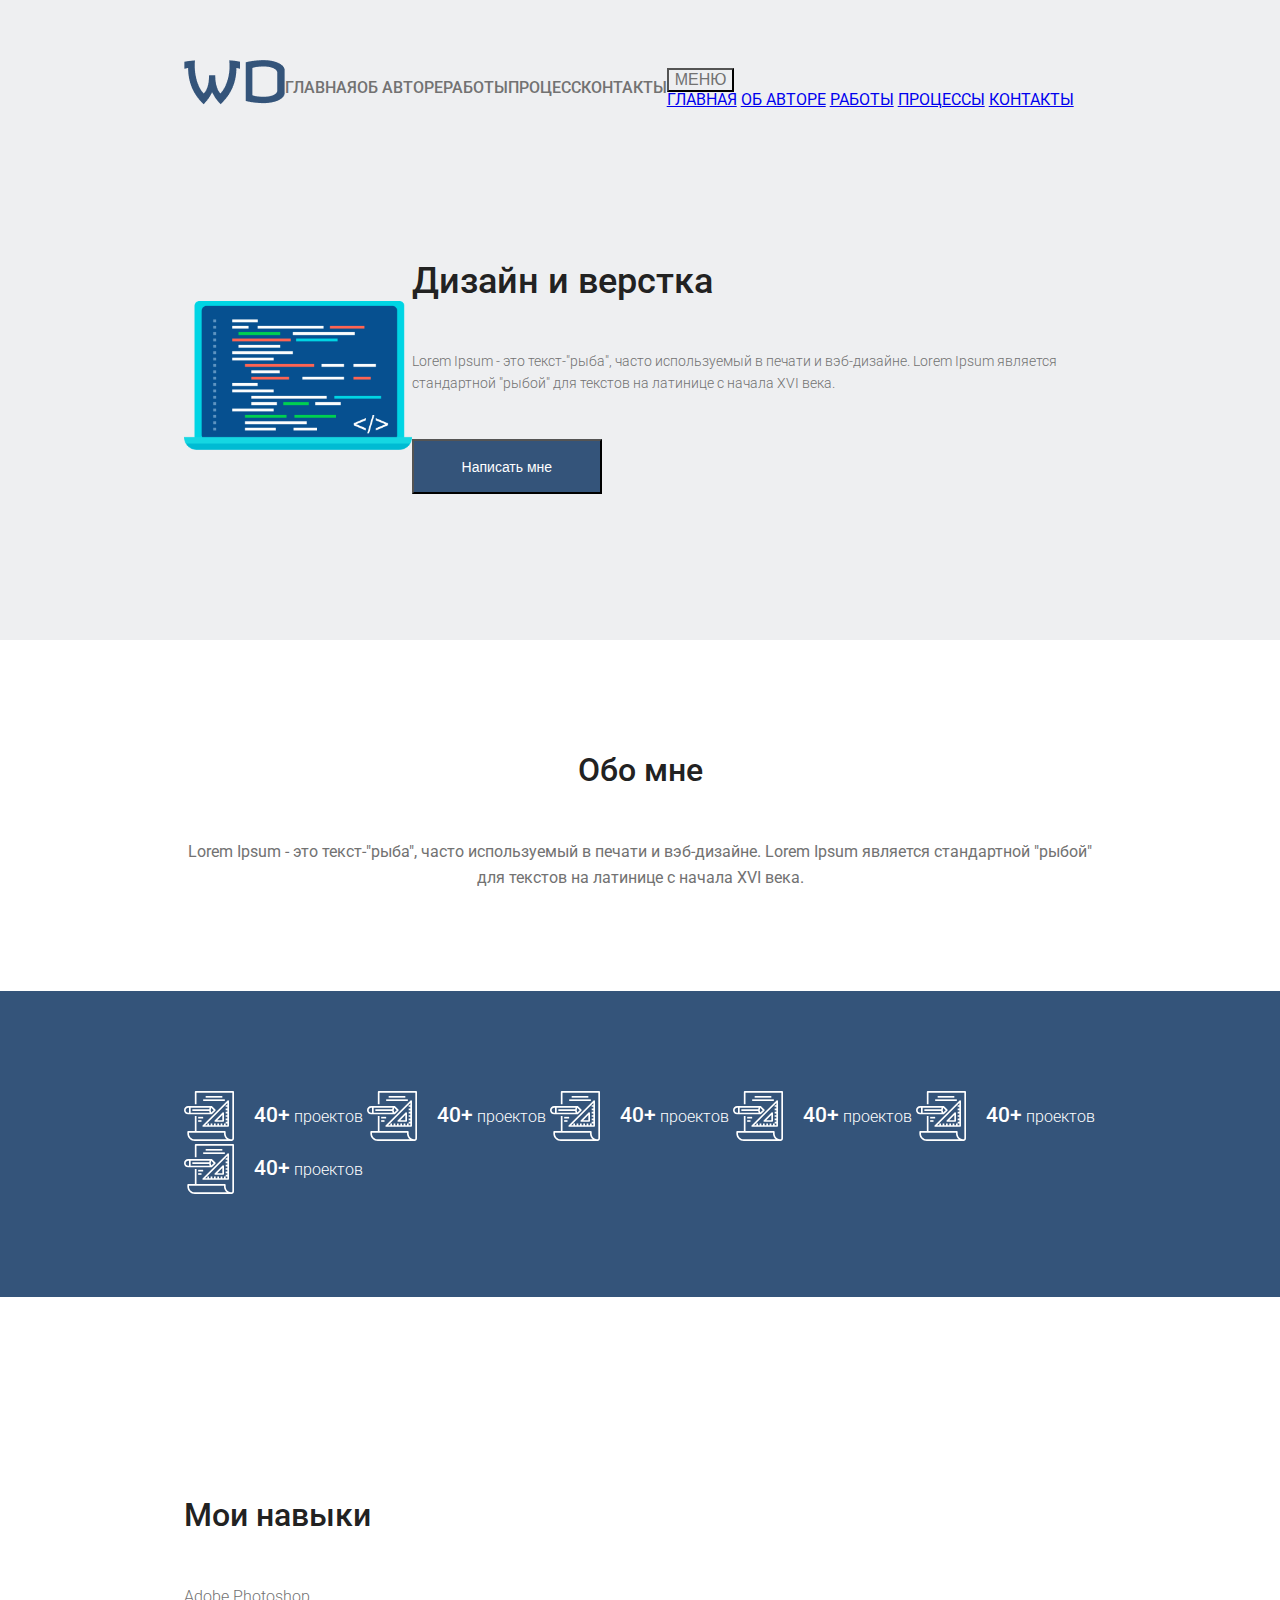
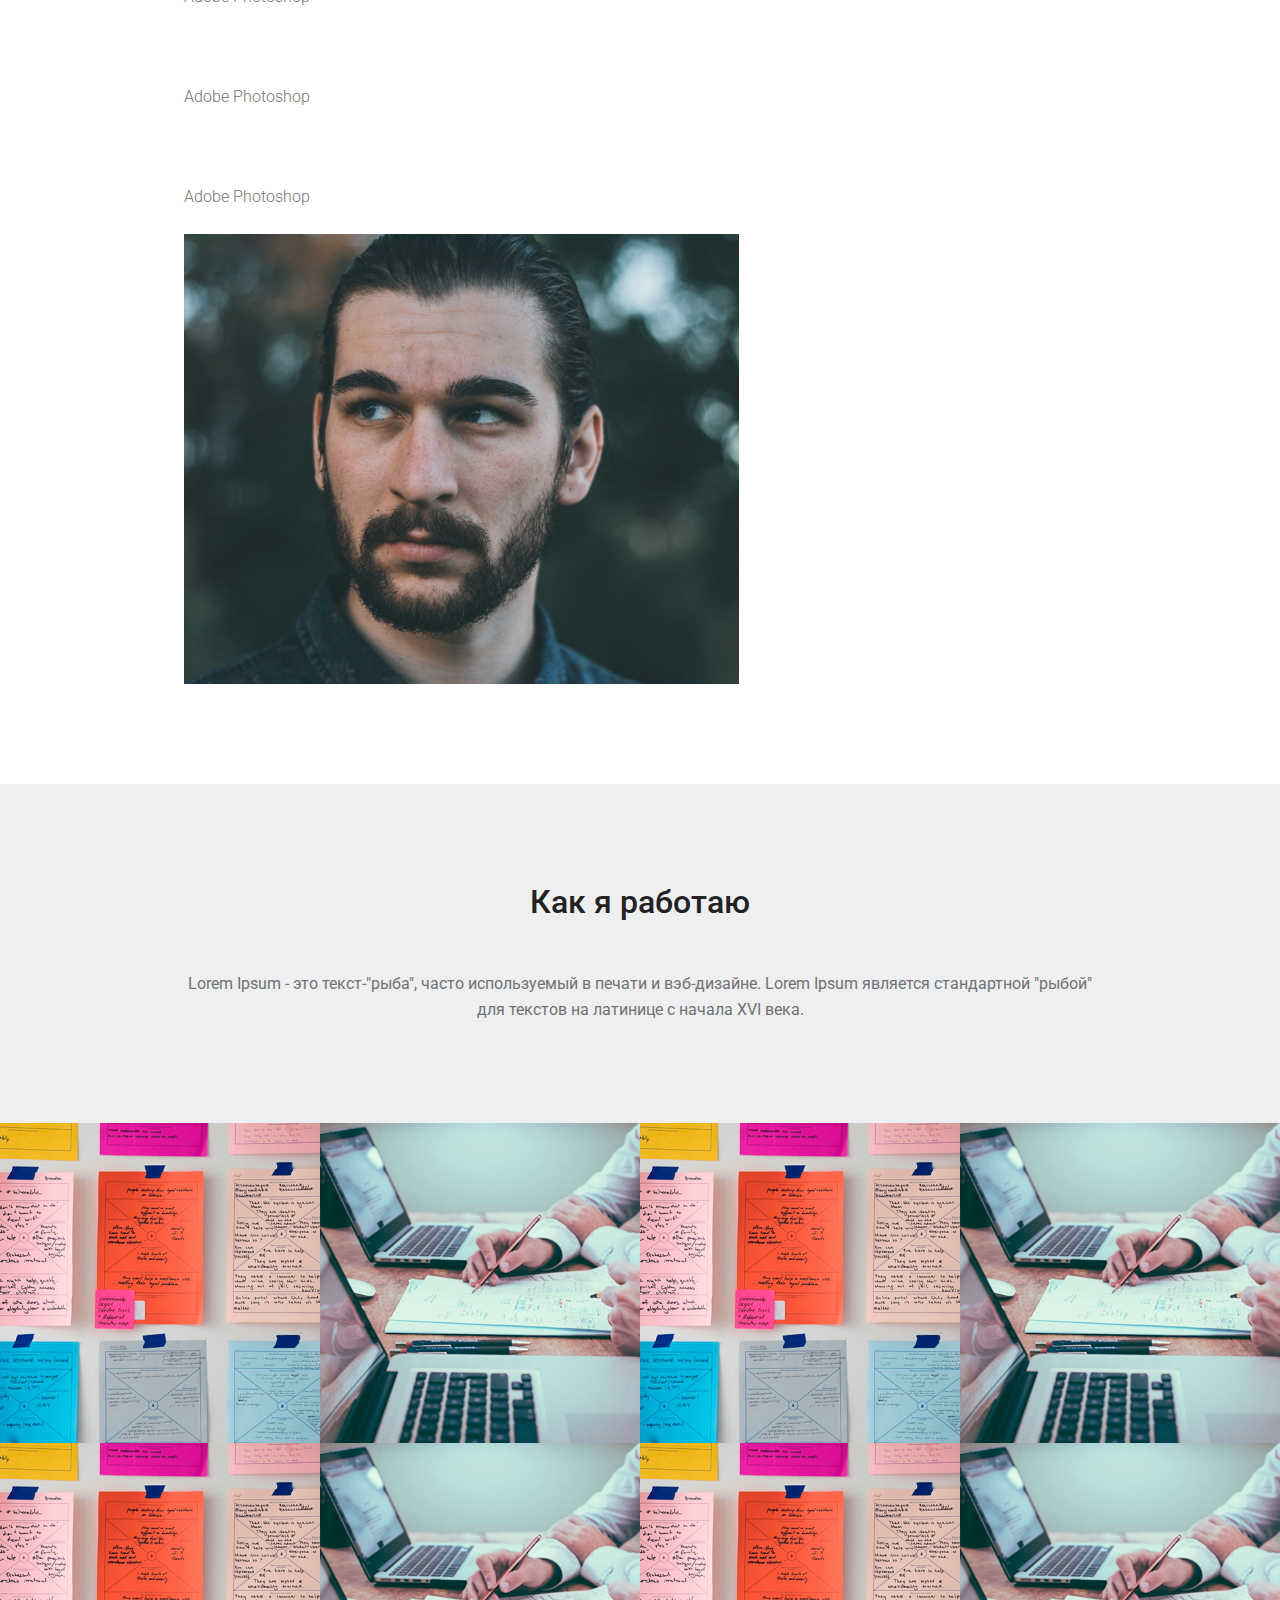
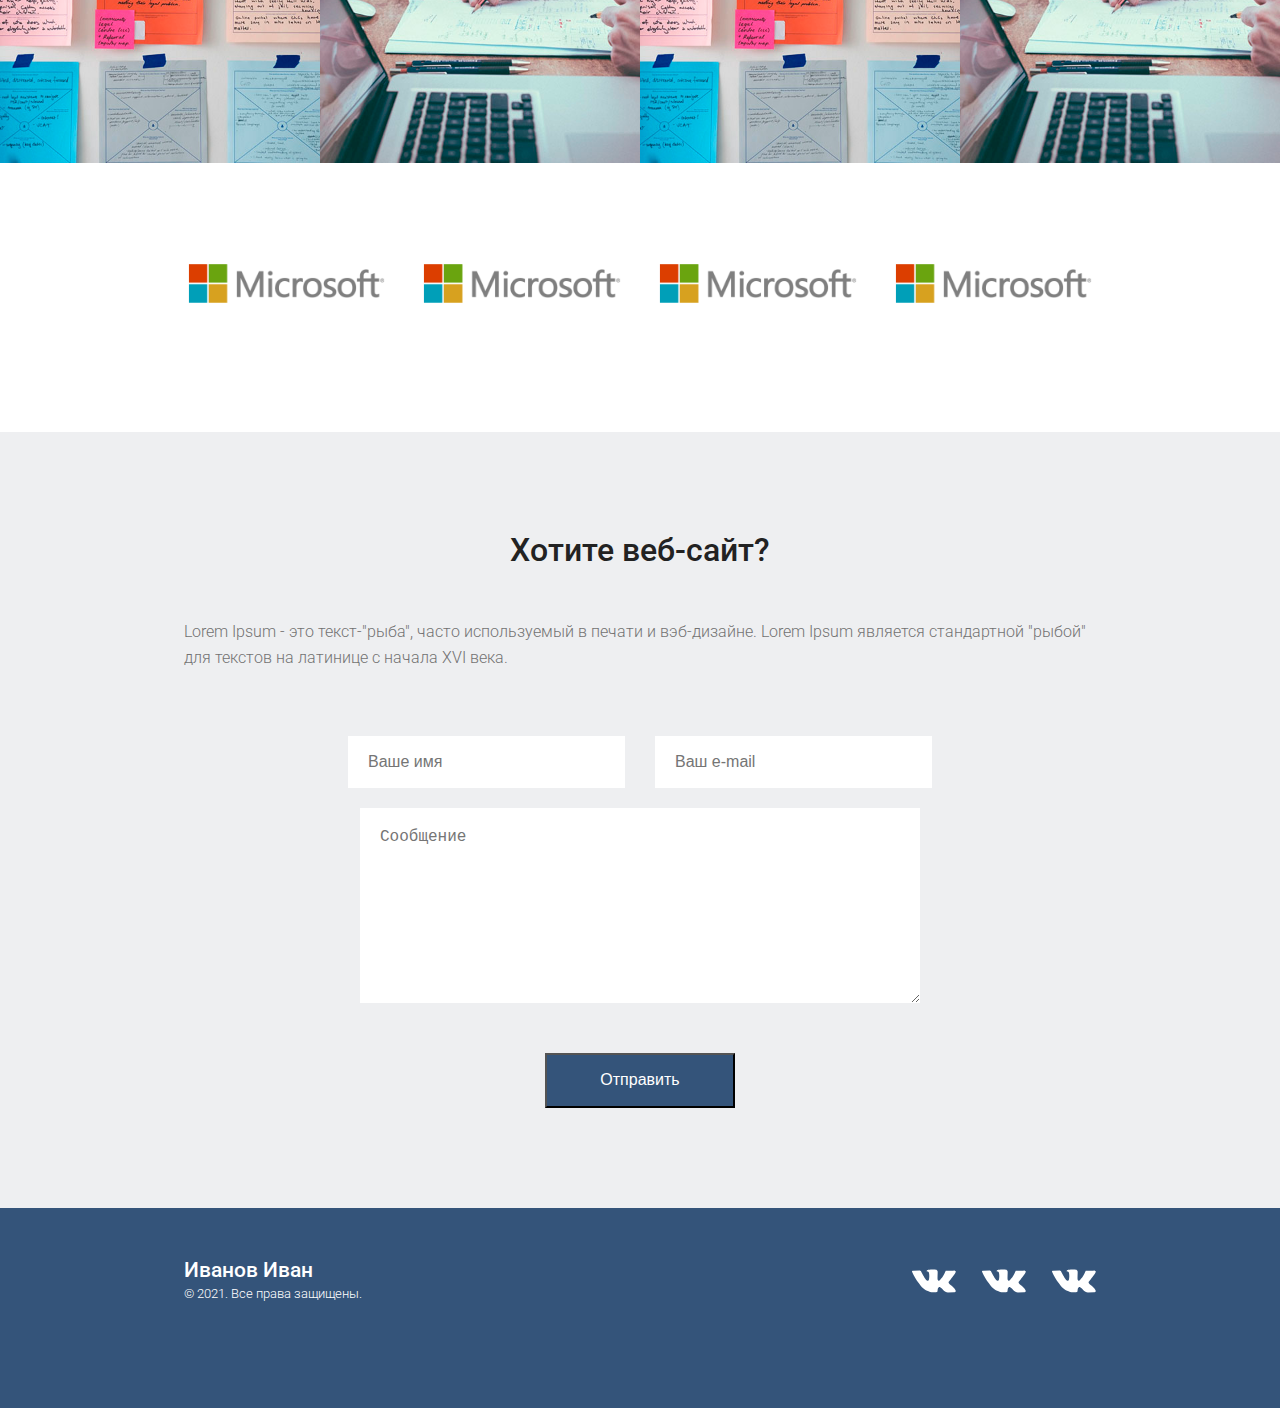
==== commit 266bff26: "Верстка страницы на Bootstrap, практическая работа 7.12 на курсе Skyllfactory" ====
--- a/index.html
+++ b/index.html
@@ -23,9 +23,9 @@
                 <img src="img/wd.png" alt="Bootstrap" />
               </div>
               <div
-                class="d-none d-sm-none d-md-none d-lg-block col-xl-7 offset-xl-5 header__menu-list"
+                class="d-none d-sm-none d-md-none d-lg-block col-xl-7 offset-xl-2 col-lg-7 offset-lg-1"
               >
-                <ul class="nav_menu">
+                <ul class="nav_menu header__menu-list">
                   <li class="header__menu-item menu__list">
                     <a href="#" class="header__menu-link menu__link">
                       ГЛАВНАЯ</a
@@ -51,22 +51,46 @@
                   </li>
                 </ul>
               </div>
-            </div>
-          </div>
-          <div class="row">
-            <div class="col-xl-12 header__text">
-              <div class="col-xl-4 offset-xl-1 img">
-                <img src="img/pc.png" alt="Bootstrap" />
-              </div>
-              <div class="col-xl-6 offset-xl-2 present">
-                <h1 class="header__text-heading">Дизайн и верстка</h1>
-                <p class="header__text-text">
-                  Lorem Ipsum - это текст-"рыба", часто используемый в печати и
-                  вэб-дизайне. Lorem Ipsum является стандартной "рыбой" для
-                  текстов на латинице с начала XVI века.
-                </p>
-                <button class="button header__text-button">Написать мне</button>
-              </div>
+              <div
+                class="d-block d-sm-block d-md-block d-lg-none col-4 col-sm-4 offset-2 offset-sm-3 col-md-2 offset-md-4 mr-auto header__menu-dropdown"
+              >
+                <div class="dropdown">
+                  <button
+                    class="btn btn-secondary dropdown-toggle btn-sm header__menu-button"
+                    type="button"
+                    id="dropdownMenuButton"
+                    data-toggle="dropdown"
+                    aria-haspopup="true"
+                    aria-expanded="false"
+                  >
+                    МЕНЮ
+                  </button>
+                  <div
+                    class="dropdown-menu"
+                    aria-labelledby="dropdownMenuButton"
+                  >
+                    <a class="dropdown-item" href="#">ГЛАВНАЯ</a>
+                    <a class="dropdown-item" href="#">ОБ АВТОРЕ</a>
+                    <a class="dropdown-item" href="#">РАБОТЫ</a>
+                    <a class="dropdown-item" href="#">ПРОЦЕССЫ</a>
+                    <a class="dropdown-item" href="#">КОНТАКТЫ</a>
+                  </div>
+                </div>
+              </div>
+            </div>
+          </div>
+          <div class="row header__text">
+            <div class="col-xl-4 offset-xl-1 col-lg-5 col-sm-5">
+              <img class="header__image" src="img/pc.png" alt="Bootstrap" />
+            </div>
+            <div class="col-xl-6 offset-xl-1 col-lg-5 offset-lg-2 col-sm-6 offset-sm-1 text-center text-sm-start">
+              <h1 class="header__text-heading">Дизайн и верстка</h1>
+              <p class="header__text-text">
+                Lorem Ipsum - это текст-"рыба", часто используемый в печати и
+                вэб-дизайне. Lorem Ipsum является стандартной "рыбой" для
+                текстов на латинице с начала XVI века.
+              </p>
+              <button class="button header__text-button">Написать мне</button>
             </div>
           </div>
         </div>
@@ -80,48 +104,50 @@
           </div>
           <div class="row">
             <div class="col-xl-6 offset-xl-3 col-lg-8 offset-lg-2">
-                <p class="about__text">Lorem Ipsum - это текст-"рыба", часто используемый в печати и
+              <p class="about__text">
+                Lorem Ipsum - это текст-"рыба", часто используемый в печати и
                 вэб-дизайне. Lorem Ipsum является стандартной "рыбой" для
-                текстов на латинице с начала XVI века.</p>
-                </div>
+                текстов на латинице с начала XVI века.
+              </p>
+            </div>
           </div>
         </div>
       </section>
       <section class="projects">
         <div class="container">
           <div class="row">
-            <div class="col-xl-2 projects__item">
-              <img src="img/project.svg" alt="My projects" />
-              <p class="projects__text">
-                <span class="projects__number">40+</span> проектов
-              </p>
-            </div>
-            <div class="col-xl-2 projects__item">
-              <img src="img/project.svg" alt="My projects" />
-              <p class="projects__text">
-                <span class="projects__number">40+</span> проектов
-              </p>
-            </div>
-            <div class="col-xl-2 projects__item">
-              <img src="img/project.svg" alt="My projects" />
-              <p class="projects__text">
-                <span class="projects__number">40+</span> проектов
-              </p>
-            </div>
-            <div class="col-xl-2 projects__item">
-              <img src="img/project.svg" alt="My projects" />
-              <p class="projects__text">
-                <span class="projects__number">40+</span> проектов
-              </p>
-            </div>
-            <div class="col-xl-2 projects__item">
-              <img src="img/project.svg" alt="My projects" />
-              <p class="projects__text">
-                <span class="projects__number">40+</span> проектов
-              </p>
-            </div>
-            <div class="col-xl-2 projects__item">
-              <img src="img/project.svg" alt="My projects" />
+            <div class="col-xl-2 col-lg-2 col-sm-2 projects__item">
+              <img src="img/project.svg" class="projects__item-image" alt="My projects" />
+              <p class="projects__text">
+                <span class="projects__number">40+</span> проектов
+              </p>
+            </div>
+            <div class="col-xl-2 col-lg-2 col-sm-2 projects__item">
+              <img src="img/project.svg" class="projects__item-image" alt="My projects" />
+              <p class="projects__text">
+                <span class="projects__number">40+</span> проектов
+              </p>
+            </div>
+            <div class="col-xl-2 col-lg-2 col-sm-2 projects__item">
+              <img src="img/project.svg" class="projects__item-image" alt="My projects" />
+              <p class="projects__text">
+                <span class="projects__number">40+</span> проектов
+              </p>
+            </div>
+            <div class="col-xl-2 col-lg-2 col-sm-2 projects__item">
+              <img src="img/project.svg" class="projects__item-image" alt="My projects" />
+              <p class="projects__text">
+                <span class="projects__number">40+</span> проектов
+              </p>
+            </div>
+            <div class="col-xl-2 col-lg-2 col-sm-2 projects__item">
+              <img src="img/project.svg" class="projects__item-image" alt="My projects" />
+              <p class="projects__text">
+                <span class="projects__number">40+</span> проектов
+              </p>
+            </div>
+            <div class="col-xl-2 col-lg-2 col-sm-2 projects__item">
+              <img src="img/project.svg" class="projects__item-image" alt="My projects" />
               <p class="projects__text">
                 <span class="projects__number">40+</span> проектов
               </p>
@@ -132,7 +158,7 @@
       <section class="experience">
         <div class="container">
           <div class="row">
-            <div class="col-xl-5">
+            <div class="col-xl-5 col-lg-5 text-center text-lg-start">
               <h2 class="experience__heading">Мои навыки</h2>
               <p class="experience__text">Adobe Photoshop</p>
               <div class="progress" style="height: 4px">
@@ -168,12 +194,8 @@
                 ></div>
               </div>
             </div>
-            <div class="col-xl-6 offset-xl-1">
-              <img
-                class="experience__image"
-                src="img/photo.jpg"
-                alt="Me"
-              />
+            <div class="col-xl-6 col-lg-6 offset-xl-1 offset-lg-1 text-center text-lg-start">
+              <img class="experience__image" src="img/photo.jpg" alt="Me" />
             </div>
           </div>
         </div>
@@ -186,7 +208,7 @@
             </div>
           </div>
           <div class="row">
-            <div class="col-xl-6 offset-xl-3">
+            <div class="col-lg-6 offset-lg-3">
               <p class="howiwork__text">
                 Lorem Ipsum - это текст-"рыба", часто используемый в печати и
                 вэб-дизайне. Lorem Ipsum является стандартной "рыбой" для
@@ -238,46 +260,93 @@
               />
             </div>
           </div>
-        <div class="technologies__image">
-            <img class="technologies__image-image" src="img/papers.jpg" alt="Papers" />
-            <div class="technologies__image-overlay">
-                <img src="img/eye.svg" alt="Eye" class="technologies__image-eye" />
-            </div>
-        </div>
-        
-        <div class="technologies__image">
-            <img class="technologies__image-image" src="img/notebooks.jpg" alt="Notebooks" />
-            <div class="technologies__image-overlay">
-                <img src="img/eye.svg" alt="Eye" class="technologies__image-eye" />
-            </div>
-        </div>
-        <div class="technologies__image">
-            <img class="technologies__image-image" src="img/papers.jpg" alt="Papers" />
-            <div class="technologies__image-overlay">
-                <img src="img/eye.svg" alt="Eye" class="technologies__image-eye" />
-            </div>
-        </div>
-        
-        <div class="technologies__image">
-            <img class="technologies__image-image" src="img/notebooks.jpg" alt="Notebooks" />
-            <div class="technologies__image-overlay">
-                <img src="img/eye.svg" alt="Eye" class="technologies__image-eye" />
-            </div>
-        </div>
-        <div class="technologies__image">
-            <img class="technologies__image-image" src="img/papers.jpg" alt="Papers" />
-            <div class="technologies__image-overlay">
-                <img src="img/eye.svg" alt="Eye" class="technologies__image-eye" />
-            </div>
-        </div>
-        
-        <div class="technologies__image">
-            <img class="technologies__image-image" src="img/notebooks.jpg" alt="Notebooks" />
-            <div class="technologies__image-overlay">
-                <img src="img/eye.svg" alt="Eye" class="technologies__image-eye" />
-            </div>
-        </div>
+          <div class="technologies__image">
+            <img
+              class="technologies__image-image"
+              src="img/papers.jpg"
+              alt="Papers"
+            />
+            <div class="technologies__image-overlay">
+              <img
+                src="img/eye.svg"
+                alt="Eye"
+                class="technologies__image-eye"
+              />
+            </div>
+          </div>
 
+          <div class="technologies__image">
+            <img
+              class="technologies__image-image"
+              src="img/notebooks.jpg"
+              alt="Notebooks"
+            />
+            <div class="technologies__image-overlay">
+              <img
+                src="img/eye.svg"
+                alt="Eye"
+                class="technologies__image-eye"
+              />
+            </div>
+          </div>
+          <div class="technologies__image">
+            <img
+              class="technologies__image-image"
+              src="img/papers.jpg"
+              alt="Papers"
+            />
+            <div class="technologies__image-overlay">
+              <img
+                src="img/eye.svg"
+                alt="Eye"
+                class="technologies__image-eye"
+              />
+            </div>
+          </div>
+
+          <div class="technologies__image">
+            <img
+              class="technologies__image-image"
+              src="img/notebooks.jpg"
+              alt="Notebooks"
+            />
+            <div class="technologies__image-overlay">
+              <img
+                src="img/eye.svg"
+                alt="Eye"
+                class="technologies__image-eye"
+              />
+            </div>
+          </div>
+          <div class="technologies__image">
+            <img
+              class="technologies__image-image"
+              src="img/papers.jpg"
+              alt="Papers"
+            />
+            <div class="technologies__image-overlay">
+              <img
+                src="img/eye.svg"
+                alt="Eye"
+                class="technologies__image-eye"
+              />
+            </div>
+          </div>
+
+          <div class="technologies__image">
+            <img
+              class="technologies__image-image"
+              src="img/notebooks.jpg"
+              alt="Notebooks"
+            />
+            <div class="technologies__image-overlay">
+              <img
+                src="img/eye.svg"
+                alt="Eye"
+                class="technologies__image-eye"
+              />
+            </div>
+          </div>
         </div>
         <div class="technologies__logos container">
           <img
@@ -305,12 +374,12 @@
       <section class="wanted">
         <div class="container">
           <div class="row">
-            <div class="col-xl-4 offset-xl-4">
+            <div class="col-lg-4 offset-lg-4">
               <h2 class="wanted__heading">Хотите веб-сайт?</h2>
             </div>
           </div>
           <div class="row">
-            <div class="col-xl-6 offset-xl-3">
+            <div class="col-lg-6 col-sm-8 offset-lg-3 offset-sm-2">
               <p class="wanted__text">
                 Lorem Ipsum - это текст-"рыба", часто используемый в печати и
                 вэб-дизайне. Lorem Ipsum является стандартной "рыбой" для
@@ -319,7 +388,7 @@
             </div>
           </div>
           <div class="row">
-            <div class="col-xl-6 offset-xl-3 wanted__input">
+            <div class="col-xl-6 col-lg-8 offset-xl-3 offset-lg-2 wanted__input">
               <input
                 type="text"
                 class="wanted__input-name"
@@ -333,7 +402,7 @@
             </div>
           </div>
           <div class="row">
-            <div class="col-xl-6 offset-xl-3 wanted__input">
+            <div class="col-xl-6 col-lg-8 offset-xl-3 offset-lg-2 wanted__input">
               <textarea
                 name="message"
                 class="wanted__input-textarea"
@@ -342,7 +411,7 @@
             </div>
           </div>
           <div class="row">
-            <div class="col-xl-2 offset-xl-5 wanted__input">
+            <div class="col-lg-4 offset-lg-4 wanted__input">
               <button class="wanted__button">Отправить</button>
             </div>
           </div>
--- a/css/style.css
+++ b/css/style.css
@@ -507,6 +507,9 @@
   -webkit-box-direction: normal;
       -ms-flex-direction: row;
           flex-direction: row;
+  -webkit-box-pack: justify;
+      -ms-flex-pack: justify;
+          justify-content: space-between;
   -webkit-box-align: center;
       -ms-flex-align: center;
           align-items: center;
@@ -528,7 +531,22 @@
 
 .header__menu-list {
   padding: 0;
-  margin-top: 79px;
+  margin-top: 68px;
+  display: -webkit-box;
+  display: -ms-flexbox;
+  display: flex;
+  -webkit-box-pack: justify;
+      -ms-flex-pack: justify;
+          justify-content: space-between;
+}
+
+.header__menu-dropdown {
+  margin-top: 68px;
+}
+
+.header__menu-button {
+  background-color: #eeeff1;
+  color: #727272;
 }
 
 .header__menu-item {
@@ -543,16 +561,29 @@
   text-decoration: none;
   border: 0;
   outline: none;
-  margin-right: 36px;
 }
 
 .header__menu-link {
-  font-size: 1rem;
+  font-size: 16px;
   line-height: 26px;
   font-weight: 500;
   font-style: normal;
   color: #727272;
   text-decoration: none;
+}
+
+@media (max-width: 1199.98px) {
+  .header__menu-link {
+    font-size: 12px;
+    line-height: 20px;
+    font-weight: 500;
+    font-style: normal;
+  }
+}
+
+.header__image {
+  width: 100%;
+  height: auto;
 }
 
 .header__text {
@@ -566,7 +597,13 @@
   -webkit-box-align: center;
       -ms-flex-align: center;
           align-items: center;
-  margin: 149px 0 146px 0;
+  padding: 149px 0 146px 0;
+}
+
+@media (max-width: 1199.98px) {
+  .header__text {
+    padding: 79px 0 86px 0;
+  }
 }
 
 .header__text-heading {
@@ -577,13 +614,74 @@
   margin-bottom: 60px;
 }
 
+@media (max-width: 1399.98px) {
+  .header__text-heading {
+    font-size: 36px;
+    line-height: 48px;
+    font-weight: 500;
+    font-style: normal;
+    margin-bottom: 45px;
+  }
+}
+
+@media (max-width: 1199.98px) {
+  .header__text-heading {
+    font-size: 24px;
+    line-height: 36px;
+    font-weight: 500;
+    font-style: normal;
+    margin-bottom: 30px;
+  }
+}
+
+@media (max-width: 575.98px) {
+  .header__text-heading {
+    font-size: 22px;
+    line-height: 24px;
+    font-weight: 500;
+    font-style: normal;
+    padding: 30px 0 0 0;
+    text-align: center;
+  }
+}
+
 .header__text-text {
   font-size: 16px;
   line-height: 26px;
-  font-weight: 400;
+  font-weight: 300;
   font-style: normal;
   margin-bottom: 60px;
   color: #727272;
+}
+
+@media (max-width: 1399.98px) {
+  .header__text-text {
+    font-size: 14px;
+    line-height: 22px;
+    font-weight: 300;
+    font-style: normal;
+    margin-bottom: 45px;
+  }
+}
+
+@media (max-width: 1199.98px) {
+  .header__text-text {
+    font-size: 12px;
+    line-height: 18px;
+    font-weight: 300;
+    font-style: normal;
+    margin-bottom: 30px;
+  }
+}
+
+@media (max-width: 575.98px) {
+  .header__text-text {
+    font-size: 12px;
+    line-height: 18px;
+    font-weight: 300;
+    font-style: normal;
+    text-align: center;
+  }
 }
 
 .header__text-button {
@@ -593,8 +691,36 @@
   color: #ffffff;
 }
 
+@media (max-width: 1399.98px) {
+  .header__text-button {
+    width: 190px;
+    height: 55px;
+    font-size: 14px;
+    line-height: 22px;
+    font-weight: 300;
+    font-style: normal;
+  }
+}
+
+@media (max-width: 1199.98px) {
+  .header__text-button {
+    width: 150px;
+    height: 40px;
+    font-size: 12px;
+    line-height: 18px;
+    font-weight: 300;
+    font-style: normal;
+  }
+}
+
 .about {
   padding: 112px 0 100px 0;
+}
+
+@media (max-width: 1199.98px) {
+  .about {
+    padding: 70px 0 70px 0;
+  }
 }
 
 .about__heading {
@@ -605,6 +731,25 @@
   text-align: center;
 }
 
+@media (max-width: 1199.98px) {
+  .about__heading {
+    font-size: 24px;
+    line-height: 36px;
+    font-weight: 500;
+    font-style: normal;
+  }
+}
+
+@media (max-width: 575.98px) {
+  .about__heading {
+    font-size: 22px;
+    line-height: 24px;
+    font-weight: 500;
+    font-style: normal;
+    text-align: center;
+  }
+}
+
 .about__text {
   font-size: 16px;
   line-height: 26px;
@@ -618,6 +763,12 @@
 .projects {
   background-color: #34547a;
   padding: 100px 0 100px 0;
+}
+
+@media (max-width: 991.98px) {
+  .projects {
+    padding: 70px 0 70px 0;
+  }
 }
 
 .projects__item {
@@ -629,6 +780,36 @@
           align-items: center;
 }
 
+@media (max-width: 575.98px) {
+  .projects__item {
+    -webkit-box-pack: center;
+        -ms-flex-pack: center;
+            justify-content: center;
+    padding: 30px 0 30px 0;
+  }
+}
+
+@media (max-width: 1199.98px) {
+  .projects__item-image {
+    width: 35px;
+    height: 35px;
+  }
+}
+
+@media (max-width: 991.98px) {
+  .projects__item-image {
+    width: 30px;
+    height: 30px;
+  }
+}
+
+@media (max-width: 575.98px) {
+  .projects__item-image {
+    width: 50px;
+    height: 50px;
+  }
+}
+
 .projects__text {
   color: #ffffff;
   margin: 0 0 0 20px;
@@ -638,6 +819,36 @@
   font-style: normal;
 }
 
+@media (max-width: 1199.98px) {
+  .projects__text {
+    font-size: 12px;
+    line-height: 18px;
+    font-weight: 300;
+    font-style: normal;
+    margin: 0 0 0 10px;
+  }
+}
+
+@media (max-width: 991.98px) {
+  .projects__text {
+    font-size: 10px;
+    line-height: 14px;
+    font-weight: 300;
+    font-style: normal;
+    margin: 0 0 0 5px;
+  }
+}
+
+@media (max-width: 575.98px) {
+  .projects__text {
+    font-size: 16px;
+    line-height: 50px;
+    font-weight: 300;
+    font-style: normal;
+    margin: 0 0 0 20px;
+  }
+}
+
 .projects__number {
   font-size: 21px;
   line-height: 25px;
@@ -649,6 +860,12 @@
   padding: 100px 0 100px 0;
 }
 
+@media (max-width: 991.98px) {
+  .experience {
+    padding: 70px 0 70px 0;
+  }
+}
+
 .experience__heading {
   font-size: 32px;
   line-height: 37px;
@@ -657,8 +874,54 @@
   padding: 100px 0 0 0;
 }
 
+@media (max-width: 1199.98px) {
+  .experience__heading {
+    font-size: 24px;
+    line-height: 36px;
+    font-weight: 500;
+    font-style: normal;
+    padding: 0;
+  }
+}
+
+@media (max-width: 575.98px) {
+  .experience__heading {
+    font-size: 22px;
+    line-height: 24px;
+    font-weight: 500;
+    font-style: normal;
+    padding: 0;
+  }
+}
+
 .experience__text {
   margin: 50px 0 20px 0;
+  font-size: 16px;
+  line-height: 26px;
+  font-weight: 300;
+  font-style: normal;
+  color: #727272;
+}
+
+@media (max-width: 1199.98px) {
+  .experience__text {
+    font-size: 12px;
+    line-height: 18px;
+    font-weight: 300;
+    font-style: normal;
+    margin: 20px 0 15px 0;
+  }
+}
+
+@media (max-width: 575.98px) {
+  .experience__text {
+    font-size: 12px;
+    line-height: 18px;
+    font-weight: 300;
+    font-style: normal;
+    text-align: center;
+    margin: 20px 0 15px 0;
+  }
 }
 
 .experience__image {
@@ -668,14 +931,32 @@
 
 @media (max-width: 1199.98px) {
   .experience__image {
-    width: 400px;
+    width: 350px;
     height: auto;
+  }
+}
+
+@media (max-width: 991.98px) {
+  .experience__image {
+    margin: 70px 0 0 0;
+  }
+}
+
+@media (max-width: 575.98px) {
+  .experience__image {
+    width: 250px;
   }
 }
 
 .howiwork {
   padding: 100px 0 100px 0;
   background-color: #eeeff1;
+}
+
+@media (max-width: 991.98px) {
+  .howiwork {
+    padding: 70px 0 70px 0;
+  }
 }
 
 .howiwork__heading {
@@ -686,6 +967,26 @@
   text-align: center;
 }
 
+@media (max-width: 1199.98px) {
+  .howiwork__heading {
+    font-size: 24px;
+    line-height: 36px;
+    font-weight: 500;
+    font-style: normal;
+    padding: 0;
+  }
+}
+
+@media (max-width: 575.98px) {
+  .howiwork__heading {
+    font-size: 22px;
+    line-height: 24px;
+    font-weight: 500;
+    font-style: normal;
+    padding: 0;
+  }
+}
+
 .howiwork__text {
   font-size: 16px;
   line-height: 26px;
@@ -694,6 +995,26 @@
   text-align: center;
   color: #727272;
   margin: 50px 0 0 0;
+}
+
+@media (max-width: 1199.98px) {
+  .howiwork__text {
+    font-size: 12px;
+    line-height: 18px;
+    font-weight: 300;
+    font-style: normal;
+    margin: 30px 0 0 0;
+  }
+}
+
+@media (max-width: 575.98px) {
+  .howiwork__text {
+    font-size: 12px;
+    line-height: 18px;
+    font-weight: 300;
+    font-style: normal;
+    text-align: center;
+  }
 }
 
 .howiwork__video {
@@ -705,12 +1026,50 @@
           justify-content: center;
 }
 
+@media (max-width: 991.98px) {
+  .technologies {
+    display: -webkit-box;
+    display: -ms-flexbox;
+    display: flex;
+    -webkit-box-orient: vertical;
+    -webkit-box-direction: normal;
+        -ms-flex-direction: column;
+            flex-direction: column;
+    -webkit-box-pack: center;
+        -ms-flex-pack: center;
+            justify-content: center;
+    -webkit-box-align: center;
+        -ms-flex-align: center;
+            align-items: center;
+  }
+}
+
 .technologies__wrapper {
   display: -ms-grid;
   display: grid;
   -ms-grid-columns: 1fr 1fr 1fr 1fr;
       grid-template-columns: 1fr 1fr 1fr 1fr;
   grid-column-gap: 0px;
+}
+
+@media (max-width: 991.98px) {
+  .technologies__wrapper {
+    -ms-grid-columns: 1fr 1fr 1fr;
+        grid-template-columns: 1fr 1fr 1fr;
+  }
+}
+
+@media (max-width: 575.98px) {
+  .technologies__wrapper {
+    display: -webkit-box;
+    display: -ms-flexbox;
+    display: flex;
+    -webkit-box-orient: vertical;
+    -webkit-box-direction: normal;
+        -ms-flex-direction: column;
+            flex-direction: column;
+    width: 85%;
+  }
 }
 
 .technologies__logos {
@@ -720,6 +1079,28 @@
       grid-template-columns: 1fr 1fr 1fr 1fr;
   grid-column-gap: 30px;
   padding: 72px 0 100px 0;
+}
+
+@media (max-width: 991.98px) {
+  .technologies__logos {
+    -ms-grid-columns: 1fr 1fr;
+        grid-template-columns: 1fr 1fr;
+    grid-row-gap: 30px;
+    padding: 40px 0 70px 0;
+  }
+}
+
+@media (max-width: 575.98px) {
+  .technologies__logos {
+    display: -webkit-box;
+    display: -ms-flexbox;
+    display: flex;
+    -webkit-box-orient: vertical;
+    -webkit-box-direction: normal;
+        -ms-flex-direction: column;
+            flex-direction: column;
+    width: 50%;
+  }
 }
 
 .technologies__logos-image {
@@ -765,6 +1146,12 @@
   padding: 100px 0 100px 0;
 }
 
+@media (max-width: 991.98px) {
+  .wanted {
+    padding: 70px 0 70px 0;
+  }
+}
+
 .wanted__heading {
   font-size: 32px;
   line-height: 37px;
@@ -773,6 +1160,26 @@
   text-align: center;
 }
 
+@media (max-width: 1199.98px) {
+  .wanted__heading {
+    font-size: 24px;
+    line-height: 36px;
+    font-weight: 500;
+    font-style: normal;
+    padding: 0;
+  }
+}
+
+@media (max-width: 575.98px) {
+  .wanted__heading {
+    font-size: 22px;
+    line-height: 24px;
+    font-weight: 500;
+    font-style: normal;
+    padding: 0;
+  }
+}
+
 .wanted__text {
   font-size: 16px;
   line-height: 26px;
@@ -780,6 +1187,27 @@
   font-style: normal;
   color: #727272;
   margin: 50px 0 65px 0;
+}
+
+@media (max-width: 1199.98px) {
+  .wanted__text {
+    font-size: 12px;
+    line-height: 18px;
+    font-weight: 300;
+    font-style: normal;
+    margin: 20px 0 45px 0;
+  }
+}
+
+@media (max-width: 575.98px) {
+  .wanted__text {
+    font-size: 12px;
+    line-height: 18px;
+    font-weight: 300;
+    font-style: normal;
+    text-align: center;
+    margin: 20px 0 45px 0;
+  }
 }
 
 .wanted__input {
@@ -791,8 +1219,26 @@
           justify-content: center;
 }
 
+@media (max-width: 575.98px) {
+  .wanted__input {
+    -webkit-box-orient: vertical;
+    -webkit-box-direction: normal;
+        -ms-flex-direction: column;
+            flex-direction: column;
+    -webkit-box-align: center;
+        -ms-flex-align: center;
+            align-items: center;
+  }
+}
+
 .wanted__input-name {
   margin: 0 30px 0 0;
+}
+
+@media (max-width: 575.98px) {
+  .wanted__input-name {
+    margin: 0 0 40px 0;
+  }
 }
 
 .wanted__input-name, .wanted__input-email {
@@ -812,6 +1258,13 @@
   outline: none;
   padding: 20px 0 0 20px;
   color: #5f5d5d;
+}
+
+@media (max-width: 575.98px) {
+  .wanted__input-textarea {
+    width: 255px;
+    margin: 40px 0 40px 0;
+  }
 }
 
 .wanted__button {
@@ -840,9 +1293,6 @@
   -webkit-box-pack: justify;
       -ms-flex-pack: justify;
           justify-content: space-between;
-}
-
-.footer {
   background-color: #34547a;
   padding: 50px 0 50px 0;
 }
@@ -863,6 +1313,15 @@
           justify-content: space-between;
 }
 
+@media (max-width: 575.98px) {
+  .footer__wrapper {
+    -webkit-box-orient: vertical;
+    -webkit-box-direction: normal;
+        -ms-flex-direction: column;
+            flex-direction: column;
+  }
+}
+
 .footer__heading {
   font-size: 21px;
   line-height: 25px;
@@ -871,6 +1330,22 @@
   color: #ffffff;
 }
 
+@media (max-width: 575.98px) {
+  .footer__heading {
+    font-size: 16px;
+    line-height: 18px;
+    font-weight: 500;
+    font-style: normal;
+    text-align: center;
+  }
+}
+
+@media (max-width: 575.98px) {
+  .footer__social {
+    margin: 40px 0 0 0;
+  }
+}
+
 .footer__text {
   font-size: 13px;
   line-height: 21px;
